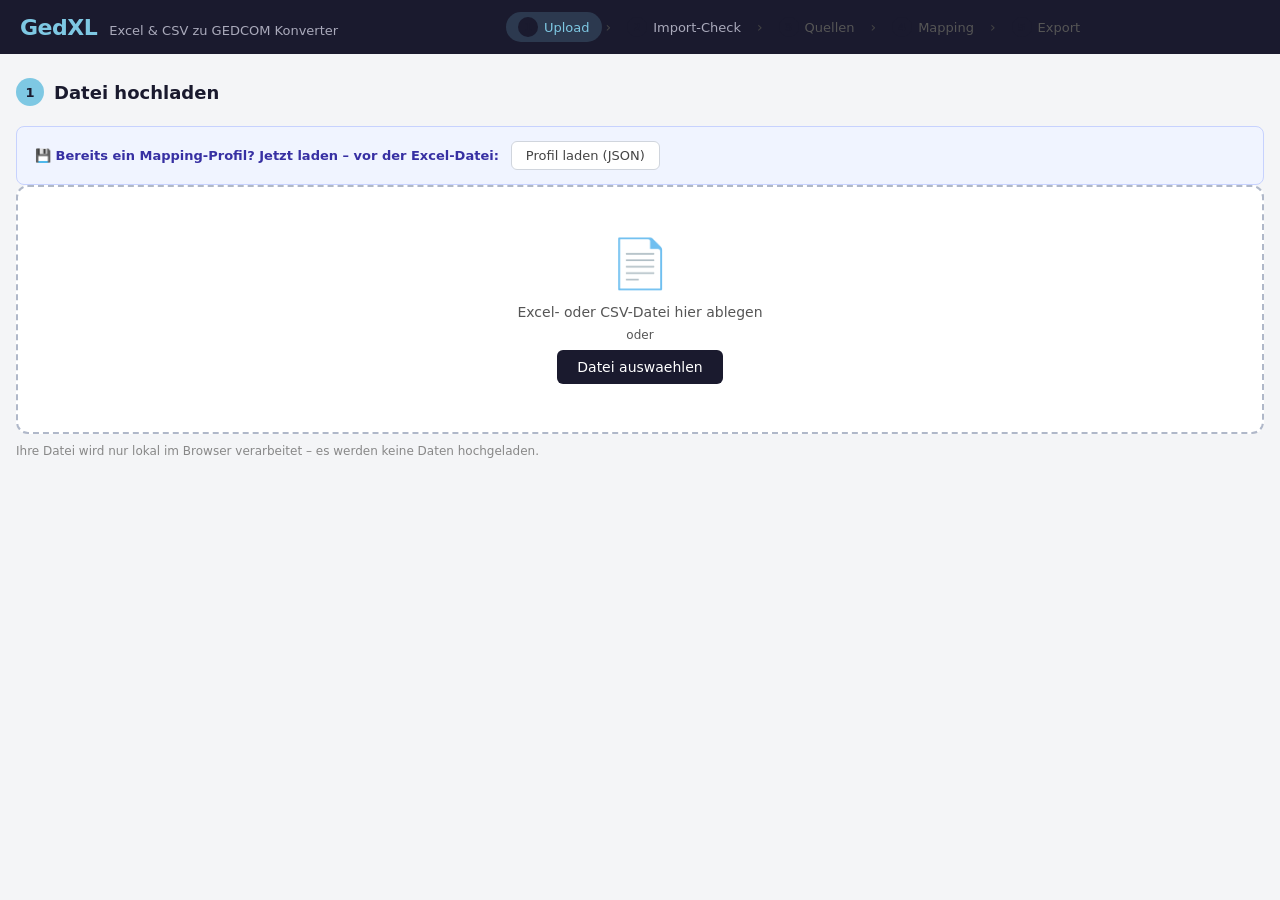
==== index.html @ 9363fd3a "feat: Quelleneinstellungen mit identischem Layout wie Mapping (4 Spalten, Vorschau rechts)" ====
<!DOCTYPE html>
<html lang="de">
<head>
  <meta charset="UTF-8" />
  <meta name="viewport" content="width=device-width, initial-scale=1.0" />
  <title>GedXL - Excel/CSV zu GEDCOM</title>
  <link rel="stylesheet" href="css/style.css" />
</head>
<body>
  <header class="app-header">
    <div class="header-left">
      <span class="logo">GedXL</span>
      <span class="tagline">Excel &amp; CSV zu GEDCOM Konverter</span>
    </div>
    <nav class="step-nav">
      <div class="step-nav-item active" id="nav-1">
        <span class="nav-num">1</span> Upload
      </div>
      <div class="step-nav-sep">&rsaquo;</div>
      <div class="step-nav-item" id="nav-2">
        <span class="nav-num">2</span> Import-Check
      </div>
      <div class="step-nav-sep">&rsaquo;</div>
      <div class="step-nav-item disabled" id="nav-3">
        <span class="nav-num">3</span> Quellen
      </div>
      <div class="step-nav-sep">&rsaquo;</div>
      <div class="step-nav-item disabled" id="nav-4">
        <span class="nav-num">4</span> Mapping
      </div>
      <div class="step-nav-sep">&rsaquo;</div>
      <div class="step-nav-item disabled" id="nav-5">
        <span class="nav-num">5</span> Export
      </div>
    </nav>
    <div class="header-right">
      <button id="btn-back" class="btn-nav" style="display:none">&larr; Zurueck</button>
    </div>
  </header>

  <main class="app-main">

    <!-- STEP 1: Upload -->
    <section id="step-upload" class="step active">
      <h2 class="step-title"><span class="step-num">1</span> Datei hochladen</h2>
      <div class="profile-upload-section">
        <p class="profile-upload-title">&#128190; Bereits ein Mapping-Profil? Jetzt laden &ndash; vor der Excel-Datei:</p>
        <label class="btn-secondary profile-load-label" title="Gespeichertes Profil laden">
          Profil laden (JSON)
          <input type="file" id="profile-load-input-upload" accept=".json" style="display:none" />
        </label>
        <span id="profile-upload-status" class="profile-status"></span>
      </div>
      <div id="drop-zone" class="drop-zone">
        <div class="drop-icon">&#128196;</div>
        <p>Excel- oder CSV-Datei hier ablegen</p>
        <p class="drop-sub">oder</p>
        <label class="btn-primary" for="file-input">Datei auswaehlen</label>
        <input type="file" id="file-input" accept=".xlsx,.xls,.csv" hidden />
      </div>
      <div id="upload-selected" class="upload-selected hidden">
        <span id="upload-selected-name" class="upload-selected-name"></span>
        <button id="btn-upload-next" class="btn-primary">Weiter &#8594;</button>
        <button id="btn-upload-clear" class="btn-secondary btn-small">&#10005; andere Datei</button>
      </div>
      <p class="hint">Ihre Datei wird nur lokal im Browser verarbeitet &ndash; es werden keine Daten hochgeladen.</p>
    </section>

    <!-- STEP 1b: Sheet selection -->
    <section id="step-sheets" class="step hidden">
      <h2 class="step-title"><span class="step-num">1</span> Tabellenblatt auswaehlen</h2>
      <p class="section-desc">Legen Sie fest, welche Blaetter importiert werden sollen. Mehrere Blaetter werden zusammengefuehrt (Spalten muessen uebereinstimmen).</p>
      <div id="sheet-list" class="sheet-list"></div>
      <div class="sheet-actions">
        <button id="btn-sheets-next" class="btn-primary" style="margin-left:auto">Weiter &#8594;</button>
      </div>
    </section>

    <!-- STEP 2: Import-Check -->
    <section id="step-import" class="step hidden">
      <h2 class="step-title"><span class="step-num">2</span> Import-Check <span id="import-sheet-subtitle" class="import-sheet-subtitle"></span></h2>

      <div class="import-layout">

        <!-- Left: row classification table -->
        <div class="import-main">
          <p class="section-desc">Ueberpruefen und korrigieren Sie die Zeilentypen. Zeilen die als <strong>GLOBAL_VAR</strong> markiert sind, stehen spaeter als Platzhalter im Mapping zur Verfuegung.</p>
          <div id="row-table-wrap" class="row-table-wrap">
            <table id="row-table" class="row-table">
              <thead>
                <tr>
                  <th class="col-num">#</th>
                  <th class="col-type">Typ</th>
                  <th class="col-varname">Variablenname(n)</th>
                  <th class="col-preview">Inhalt</th>
                </tr>
              </thead>
              <tbody id="row-table-body"></tbody>
            </table>
          </div>
        </div>

        <!-- Right: summary panels -->
        <div class="import-sidebar">

          <div class="panel" id="panel-globalvars">
            <h3>Globale Variablen</h3>
            <p class="panel-hint">Zeilen mit Typ GLOBAL_VAR erscheinen hier. Jede belegte Spalte erhaelt einen eigenen Platzhalter.</p>
            <div id="globalvars-list" class="globalvars-list">
              <p class="empty-hint">Noch keine globalen Variablen definiert.</p>
            </div>
          </div>

          <div class="panel" id="panel-columns">
            <h3>Spaltenuebersicht</h3>
            <div class="panel-toolbar">
              <label class="checkbox-label">
                <input type="checkbox" id="chk-hide-empty" />
                Leere Spalten (0%) ignorieren
              </label>
            </div>
            <div id="columns-list" class="columns-list">
              <p class="empty-hint">Wird nach Bestaetigung der Header-Zeile angezeigt.</p>
            </div>
          </div>

        </div>
      </div>

      <div class="step-actions">
        <button id="btn-next" class="btn-primary btn-large" disabled>Weiter zur Quellenkonfiguration</button>
        <p class="hint" id="next-hint">Bitte mindestens eine Header-Zeile und Datenzeilen bestaetigen.</p>
      </div>
    </section>

    <!-- STEP 3: Quelleneinstellungen -->
    <section id="step-sources" class="step hidden">
      <div class="mapping-toolbar">
        <h2 class="step-title" style="margin:0"><span class="step-num">3</span> Quelleneinstellungen</h2>
        <div class="mapping-toolbar-right">
          <label class="preview-row-label">Vorschau-Zeile:
            <select id="sources-preview-row-select" class="preview-row-sel"></select>
          </label>
          <button id="btn-sources-next" class="btn-primary">Weiter zum Mapping</button>
        </div>
      </div>

      <div class="mapping-layout sources-layout">
        <!-- Col 1: Extras -->
        <div id="sources-left" class="mapping-left"></div>

        <!-- Col 2: Tabellenspalten -->
        <div id="sources-cols" class="mapping-cols"></div>

        <!-- Col 3: Quellen -->
        <div class="mapping-center">
          <div id="sources-right" class="mapping-right"></div>
          <button id="btn-add-source" class="btn-secondary" style="margin:12px 16px">+ Weitere Quelle hinzufuegen</button>
        </div>

        <!-- Col 4: Vorschau -->
        <div class="mapping-preview-col">
          <div id="sources-preview-card" class="preview-card">
            <div class="preview-title">Vorschau</div>
            <p class="empty-hint">Noch keine Felder befuellt.</p>
          </div>
        </div>
      </div>
    </section>

    <!-- STEP 4: Mapping -->
    <section id="step-mapping" class="step hidden">
      <div class="mapping-toolbar">
        <h2 class="step-title" style="margin:0"><span class="step-num">4</span> Mapping</h2>
        <div class="mapping-toolbar-right">
          <label class="preview-row-label">Vorschau-Zeile:
            <select id="preview-row-select" class="preview-row-sel"></select>
          </label>
          <button id="btn-to-export" class="btn-primary">Weiter zum Export</button>
        </div>
      </div>

      <div class="mapping-layout">
        <!-- Col 1: Extras (vars, static, sources) -->
        <div id="mapping-left" class="mapping-left"></div>

        <!-- Col 2: Tabellenspalten -->
        <div id="mapping-cols" class="mapping-cols"></div>

        <!-- Col 3: Person/Event builder -->
        <div class="mapping-center">
          <div id="mapping-right" class="mapping-right"></div>
          <button id="btn-add-person" class="btn-secondary" style="margin-top:12px">+ Weitere Person hinzufuegen</button>
        </div>

        <!-- Col 4: Preview -->
        <div class="mapping-preview-col">
          <div class="panel">
            <h3>Vorschau</h3>
            <p class="panel-hint">So sieht der ausgewaehlte Datensatz nach dem Mapping aus.</p>
            <div id="preview-card"></div>
          </div>
        </div>
      </div>
    </section>

    <!-- STEP 5: Export -->
    <section id="step-export" class="step hidden">
      <h2 class="step-title"><span class="step-num">5</span> Export</h2>
      <p class="section-desc">GEDCOM-Datei erstellen und herunterladen.</p>
      <div id="step-export-content"></div>
    </section>

  </main>

  <script src="https://cdn.sheetjs.com/xlsx-latest/package/dist/xlsx.full.min.js"></script>
  <script src="js/classifier.js"></script>
  <script src="js/parser.js"></script>
  <script src="js/sources.js"></script>
  <script src="js/ui-utils.js"></script>
  <script src="js/sources-ui.js"></script>
  <script src="js/mapping.js"></script>
  <script src="js/mapping-ui.js"></script>
  <script src="js/profile.js"></script>
  <script src="js/export.js"></script>
  <script src="js/export-ui.js"></script>
  <script src="js/app.js"></script>
</body>
</html>
---- css/style.css ----
/* =============================================
   GedXL — Stylesheet
   ============================================= */

*, *::before, *::after { box-sizing: border-box; margin: 0; padding: 0; }

body {
  font-family: 'Segoe UI', system-ui, sans-serif;
  font-size: 14px;
  background: #f4f5f7;
  color: #1a1a2e;
  min-height: 100vh;
}

/* ---- Header ---- */
.app-header {
  background: #1a1a2e;
  color: #fff;
  padding: 0 20px;
  height: 54px;
  display: flex;
  align-items: center;
  justify-content: space-between;
  gap: 16px;
}
.header-left { display: flex; align-items: baseline; gap: 12px; flex-shrink: 0; }
.logo { font-size: 22px; font-weight: 700; letter-spacing: -0.5px; color: #7ec8e3; }
.tagline { font-size: 13px; color: #aab; }
.header-right { flex-shrink: 0; }

/* ---- Step navigation ---- */
.step-nav {
  display: flex;
  align-items: center;
  gap: 4px;
  flex: 1;
  justify-content: center;
}
.step-nav-item {
  display: flex;
  align-items: center;
  gap: 6px;
  padding: 5px 12px;
  border-radius: 20px;
  font-size: 13px;
  font-weight: 500;
  color: #aab;
  cursor: default;
  transition: background 0.15s;
}
.step-nav-item.active {
  background: rgba(126,200,227,0.18);
  color: #7ec8e3;
}
.step-nav-item.done {
  color: #7ec8e3;
  cursor: pointer;
}
.step-nav-item.done:hover { background: rgba(126,200,227,0.1); }
.step-nav-item.disabled { color: #555; }
.nav-num {
  display: inline-flex;
  align-items: center;
  justify-content: center;
  width: 20px; height: 20px;
  background: currentColor;
  color: #1a1a2e;
  border-radius: 50%;
  font-size: 11px;
  font-weight: 700;
}
.step-nav-sep { color: #444; font-size: 14px; }

/* ---- Back button ---- */
.btn-nav {
  background: transparent;
  border: 1px solid #444;
  color: #aab;
  padding: 5px 14px;
  border-radius: 6px;
  cursor: pointer;
  font-size: 13px;
  transition: border-color 0.15s, color 0.15s;
}
.btn-nav:hover { border-color: #7ec8e3; color: #7ec8e3; }

/* ---- Main ---- */
.app-main { max-width: 100%; margin: 24px 0; padding: 0 16px 80px; }

/* ---- Steps ---- */
.step { display: none; }
.step.active { display: block; }
.step.hidden { display: none; }

.step-title {
  font-size: 18px;
  font-weight: 600;
  margin-bottom: 20px;
  display: flex;
  align-items: center;
  gap: 10px;
}
.step-num {
  display: inline-flex;
  align-items: center;
  justify-content: center;
  width: 28px; height: 28px;
  background: #7ec8e3;
  color: #1a1a2e;
  border-radius: 50%;
  font-size: 13px;
  font-weight: 700;
  flex-shrink: 0;
}

/* ---- Drop Zone ---- */
.drop-zone {
  border: 2px dashed #b0b8c9;
  border-radius: 12px;
  background: #fff;
  padding: 48px 32px;
  text-align: center;
  cursor: pointer;
  transition: border-color 0.2s, background 0.2s;
}
.drop-zone.dragover {
  border-color: #7ec8e3;
  background: #eaf7fb;
}
.drop-icon { font-size: 48px; margin-bottom: 12px; }
.drop-zone p { color: #555; margin-bottom: 8px; }
.drop-sub { font-size: 12px; color: #999; }

/* ---- Buttons ---- */
.btn-primary {
  display: inline-block;
  background: #1a1a2e;
  color: #fff;
  padding: 9px 20px;
  border-radius: 6px;
  border: none;
  cursor: pointer;
  font-size: 14px;
  font-weight: 500;
  text-decoration: none;
  transition: background 0.15s;
}
.btn-primary:hover { background: #2e2e50; }
.btn-primary:disabled { background: #aaa; cursor: not-allowed; }
.btn-large { padding: 12px 32px; font-size: 16px; margin-top: 24px; }

/* ---- Hints ---- */
.hint { font-size: 12px; color: #888; margin-top: 10px; }

/* ---- Sheet list ---- */
.sheet-list { display: flex; flex-wrap: wrap; gap: 12px; margin-top: 8px; }
.sheet-btn {
  background: #fff;
  border: 2px solid #d0d5dd;
  border-radius: 8px;
  padding: 14px 22px;
  cursor: pointer;
  font-size: 14px;
  font-weight: 500;
  transition: border-color 0.15s, background 0.15s;
}
.sheet-btn:hover { border-color: #7ec8e3; background: #eaf7fb; }

/* ---- Import-Check Layout ---- */
.import-layout {
  display: grid;
  grid-template-columns: 1fr 260px;
  gap: 16px;
  align-items: start;
}
@media (max-width: 900px) {
  .import-layout { grid-template-columns: 1fr; }
}

.section-desc { color: #555; margin-bottom: 14px; line-height: 1.5; }

/* ---- Row table ---- */
.row-table-wrap {
  background: #fff;
  border-radius: 10px;
  border: 1px solid #e0e4eb;
  overflow-x: auto;
  max-height: 75vh;
  overflow-y: auto;
}
.row-table {
  width: 100%;
  border-collapse: collapse;
  font-size: 13px;
}
.row-table thead {
  position: sticky;
  top: 0;
  background: #1a1a2e;
  color: #fff;
  z-index: 2;
}
.row-table th {
  padding: 9px 12px;
  text-align: left;
  font-weight: 600;
  white-space: nowrap;
}
.row-table td {
  padding: 6px 12px;
  border-bottom: 1px solid #eef0f4;
  vertical-align: top;
}
.row-table tbody tr:hover { background: #f8f9fc; }

.col-num { width: 44px; }
.col-type { width: 150px; }
.col-varname { width: 140px; }
.col-preview { max-width: 0; }

/* Row type badges */
.type-select {
  border: 1px solid #d0d5dd;
  border-radius: 5px;
  padding: 3px 6px;
  font-size: 12px;
  cursor: pointer;
  font-weight: 600;
  width: 130px;
}
.type-DATA     { background: #e8f5e9; color: #2e7d32; border-color: #a5d6a7; }
.type-HEADER   { background: #e3f2fd; color: #1565c0; border-color: #90caf9; }
.type-SECTION  { background: #fff3e0; color: #e65100; border-color: #ffcc80; }
.type-GLOBAL_VAR { background: #f3e5f5; color: #6a1b9a; border-color: #ce93d8; }
.type-IGNORE   { background: #fafafa; color: #9e9e9e; border-color: #e0e0e0; }

/* Row styling by type */
tr.row-HEADER   td { background: #f0f6ff; }
tr.row-SECTION  td { background: #fff8f0; font-weight: 600; }
tr.row-GLOBAL_VAR td { background: #faf0ff; }
tr.row-IGNORE   td { background: #fafafa; color: #bbb; }

.td-varnames { display: flex; flex-direction: column; gap: 4px; }
.varname-wrap { display: flex; align-items: center; gap: 4px; }
.varname-col-lbl { font-size: 10px; color: #aaa; white-space: nowrap; max-width: 90px; overflow: hidden; text-overflow: ellipsis; font-style: italic; }
.varname-input {
  border: 1px solid #d0d5dd;
  border-radius: 4px;
  padding: 3px 7px;
  font-size: 12px;
  width: 110px;
  font-family: monospace;
}
.varname-input:disabled { background: #f5f5f5; color: #bbb; }

/* Column ignore controls */
.col-item-header { display: flex; align-items: baseline; justify-content: space-between; gap: 4px; margin-bottom: 3px; }
.col-ignore-label { display: flex; align-items: center; gap: 3px; font-size: 10px; color: #aaa; cursor: pointer; white-space: nowrap; flex-shrink: 0; }
.col-ignore-label input { cursor: pointer; }

.cell-preview {
  white-space: nowrap;
  overflow: hidden;
  text-overflow: ellipsis;
  max-width: 900px;
  display: block;
  color: #444;
}
.cell-empty { color: #ccc; font-style: italic; }

/* ---- Sidebar panels ---- */
.import-sidebar { display: flex; flex-direction: column; gap: 16px; }

.panel {
  background: #fff;
  border: 1px solid #e0e4eb;
  border-radius: 10px;
  padding: 16px;
}
.panel h3 { font-size: 14px; font-weight: 600; margin-bottom: 8px; }
.panel-hint { font-size: 12px; color: #888; margin-bottom: 12px; line-height: 1.4; }
.panel-toolbar { margin-bottom: 10px; }
.checkbox-label { display: flex; align-items: center; gap: 6px; font-size: 12px; color: #555; cursor: pointer; }
.checkbox-label input { cursor: pointer; }
.empty-hint { font-size: 12px; color: #bbb; font-style: italic; }

/* Global vars list */
.globalvars-list { display: flex; flex-direction: column; gap: 8px; }
.globalvar-item {
  background: #faf0ff;
  border: 1px solid #ce93d8;
  border-radius: 6px;
  padding: 8px 10px;
  font-size: 12px;
}
.globalvar-name { font-family: monospace; font-weight: 600; color: #6a1b9a; }
.globalvar-value { color: #555; margin-top: 2px; }

/* Columns list */
.columns-list { display: flex; flex-direction: column; gap: 8px; }
.col-item { font-size: 12px; }
.col-item-name { font-weight: 600; color: #333; margin-bottom: 3px; white-space: nowrap; overflow: hidden; text-overflow: ellipsis; }
.fill-bar-wrap { display: flex; align-items: center; gap: 6px; }
.fill-bar {
  flex: 1;
  height: 6px;
  background: #eee;
  border-radius: 3px;
  overflow: hidden;
}
.fill-bar-inner {
  height: 100%;
  background: #7ec8e3;
  border-radius: 3px;
  transition: width 0.3s;
}
.fill-pct { font-size: 11px; color: #888; width: 32px; text-align: right; }
.col-example { color: #aaa; font-size: 11px; margin-top: 2px; white-space: nowrap; overflow: hidden; text-overflow: ellipsis; }

/* ---- Step actions ---- */
.step-actions { margin-top: 24px; }

/* =============================================
   MAPPING STEP
   ============================================= */

.mapping-toolbar {
  display: flex;
  align-items: center;
  justify-content: space-between;
  margin-bottom: 16px;
  gap: 16px;
}
.mapping-toolbar-right { display: flex; align-items: center; gap: 12px; }
.preview-row-label { font-size: 12px; color: #555; display: flex; align-items: center; gap: 6px; }
.preview-row-sel { font-size: 12px; border: 1px solid #d0d5dd; border-radius: 5px; padding: 4px 8px; max-width: 220px; }

.mapping-layout {
  display: grid;
  grid-template-columns: 240px 480px 1fr 240px;
  gap: 14px;
  align-items: start;
}

/* ---- Column palette ---- */
.mapping-left {
  background: #fff;
  border: 1px solid #e0e4eb;
  border-radius: 10px;
  padding: 14px;
  position: sticky;
  top: 16px;
  max-height: calc(100vh - 100px);
  overflow-y: auto;
}
.palette-title { font-size: 13px; font-weight: 600; margin-bottom: 6px; }
.palette-hint { font-size: 11px; color: #aaa; margin-bottom: 10px; line-height: 1.4; }
.palette-section-title { font-size: 10px; font-weight: 700; text-transform: uppercase; color: #aaa; letter-spacing: 0.5px; margin: 10px 0 5px; }

.col-chip {
  background: #eaf7fb;
  border: 1px solid #b3e0ef;
  border-radius: 6px;
  padding: 6px 10px;
  margin-bottom: 5px;
  cursor: grab;
  transition: background 0.15s, box-shadow 0.15s;
  user-select: none;
}
.col-chip:hover { background: #d4f1fa; box-shadow: 0 1px 4px rgba(0,0,0,0.08); }
.col-chip.dragging { opacity: 0.5; }
.var-chip { background: #f3e5f5; border-color: #ce93d8; }
.var-chip:hover { background: #ead5f5; }
.static-chip { background: #fff8e1; border-color: #ffe082; }
.static-chip:hover { background: #fff3cd; }
.chip-name { display: block; font-size: 12px; font-weight: 600; color: #1a1a2e; }
.chip-val { display: block; font-size: 10px; color: #888; white-space: nowrap; overflow: hidden; text-overflow: ellipsis; max-width: 150px; }

/* Chip grid: 2 columns for column chips */
.chip-grid {
  display: grid;
  grid-template-columns: 1fr 1fr;
  gap: 5px;
  margin-bottom: 4px;
}
/* Single-column sections (vars, static, sources) */
.chip-grid-single {
  display: flex;
  flex-direction: column;
  gap: 5px;
  margin-bottom: 4px;
}
/* In 2-col grid chips get no bottom margin (gap handles it) */
.chip-grid .col-chip { margin-bottom: 0; }

/* ---- Mapping center ---- */
.mapping-center {
  min-width: 0;
  max-height: calc(100vh - 120px);
  overflow-y: auto;
  padding-right: 4px;
}
.mapping-right { display: flex; flex-direction: column; gap: 14px; }

/* ---- Person card ---- */
.person-card {
  background: #fff;
  border: 2px solid #e0e4eb;
  border-radius: 10px;
  overflow: hidden;
  transition: border-color 0.15s;
}
.person-card.active { border-color: #7ec8e3; }
.person-card-header {
  display: flex;
  align-items: center;
  gap: 8px;
  padding: 10px 14px;
  background: #f8f9fc;
  border-bottom: 1px solid #e8eaf0;
}
.person-icon { font-size: 18px; }
.person-label-input {
  flex: 1;
  border: none;
  background: transparent;
  font-size: 15px;
  font-weight: 600;
  color: #1a1a2e;
  outline: none;
}
.person-label-input:focus { background: #eef2ff; border-radius: 4px; padding: 2px 6px; }

.btn-icon {
  background: none;
  border: none;
  cursor: pointer;
  color: #aaa;
  font-size: 14px;
  padding: 2px 6px;
  border-radius: 4px;
  line-height: 1;
}
.btn-icon:hover { color: #e53935; background: #fff0f0; }

/* ---- Fields section ---- */
.fields-section { padding: 10px 14px; border-bottom: 1px solid #f0f2f6; }
.fields-section:last-child { border-bottom: none; }
.fields-section-title { font-size: 11px; font-weight: 700; text-transform: uppercase; color: #aaa; letter-spacing: 0.5px; margin-bottom: 8px; }

/* ---- Field row ---- */
.field-row {
  display: grid;
  grid-template-columns: 130px 1fr 120px 24px;
  align-items: center;
  gap: 8px;
  margin-bottom: 6px;
}
.field-label { font-size: 12px; color: #555; font-weight: 500; }
.field-drop-zone {
  min-height: 32px;
  border: 1.5px dashed #d0d5dd;
  border-radius: 6px;
  padding: 4px 8px;
  display: flex;
  flex-wrap: wrap;
  gap: 4px;
  align-items: center;
  transition: border-color 0.15s, background 0.15s;
  cursor: default;
}
.field-drop-zone.empty { border-style: dashed; }
.field-drop-zone.drag-over { border-color: #7ec8e3; background: #eaf7fb; }
.drop-hint { font-size: 11px; color: #ccc; font-style: italic; pointer-events: none; }
.field-preview-val {
  font-size: 11px;
  color: #7ec8e3;
  font-family: monospace;
  white-space: nowrap;
  overflow: hidden;
  text-overflow: ellipsis;
}
.field-remove { font-size: 12px; }

/* Source chips inside drop zones */
.source-chip {
  display: inline-flex;
  align-items: center;
  gap: 4px;
  background: #eaf7fb;
  border: 1px solid #b3e0ef;
  border-radius: 4px;
  padding: 2px 8px 2px 6px;
  font-size: 11px;
  font-weight: 500;
  color: #1a1a2e;
  white-space: nowrap;
}
.source-static { background: #fff8e1; border-color: #ffe082; }
.source-var { background: #f3e5f5; border-color: #ce93d8; }
.chip-remove {
  background: none; border: none; cursor: pointer;
  color: #aaa; font-size: 13px; line-height: 1; padding: 0 0 0 2px;
}
.chip-remove:hover { color: #e53935; }

/* ---- Event block ---- */
.event-block {
  background: #f8f9fc;
  border: 1px solid #e0e4eb;
  border-radius: 8px;
  padding: 8px 12px;
  margin-bottom: 8px;
}
.event-header {
  display: flex;
  align-items: center;
  gap: 8px;
  margin-bottom: 8px;
}
.event-tag {
  background: #1a1a2e;
  color: #7ec8e3;
  font-size: 10px;
  font-weight: 700;
  padding: 2px 7px;
  border-radius: 4px;
  font-family: monospace;
  letter-spacing: 0.5px;
}
.event-label { font-size: 13px; font-weight: 600; flex: 1; }
.event-type-row { margin-bottom: 8px; font-size: 12px; }
.event-type-input {
  border: 1px solid #d0d5dd;
  border-radius: 4px;
  padding: 3px 8px;
  font-size: 12px;
  margin-left: 4px;
  width: 200px;
}

/* ---- Add button dropdown ---- */
.add-btn-wrap { position: relative; display: inline-block; margin-top: 6px; }
.btn-secondary {
  background: #fff;
  border: 1.5px solid #d0d5dd;
  border-radius: 6px;
  padding: 6px 14px;
  font-size: 13px;
  cursor: pointer;
  color: #444;
  transition: border-color 0.15s;
}
.btn-secondary:hover { border-color: #7ec8e3; color: #1a1a2e; }
.btn-small { padding: 4px 10px; font-size: 12px; }
.add-dropdown-portal {
  position: fixed;
  background: #fff;
  border: 1px solid #e0e4eb;
  border-radius: 8px;
  box-shadow: 0 6px 24px rgba(0,0,0,0.15);
  min-width: 240px;
  max-height: 280px;
  overflow-y: auto;
  z-index: 9999;
}
.add-dropdown.hidden { display: none; }
.add-dropdown-item {
  padding: 9px 14px;
  font-size: 13px;
  cursor: pointer;
  border-bottom: 1px solid #f0f2f6;
}
.add-dropdown-item:last-child { border-bottom: none; }
.add-dropdown-item:hover { background: #eaf7fb; }

/* ---- Relatives ---- */
.rel-list { display: flex; flex-direction: column; gap: 6px; margin-bottom: 8px; }
.rel-item { display: flex; align-items: center; gap: 6px; }
.rel-role-sel { font-size: 12px; border: 1px solid #d0d5dd; border-radius: 5px; padding: 3px 6px; }
.rel-name-input { flex: 1; border: 1px solid #d0d5dd; border-radius: 5px; padding: 4px 8px; font-size: 12px; }

/* ---- Preview column ---- */
.mapping-preview-col { position: sticky; top: 16px; }
.preview-person { margin-bottom: 14px; }
.preview-person-title { font-size: 14px; font-weight: 600; margin-bottom: 6px; color: #1a1a2e; }
.preview-row { display: flex; gap: 8px; font-size: 12px; margin-bottom: 3px; }
.preview-key { color: #aaa; min-width: 110px; flex-shrink: 0; }
.preview-val { color: #1a1a2e; font-weight: 500; }
.preview-event { margin: 8px 0; padding: 8px 10px; background: #f8f9fc; border-radius: 6px; border-left: 3px solid #7ec8e3; }
.preview-event-title { font-size: 12px; font-weight: 600; margin-bottom: 5px; color: #555; }

/* ---- Source Settings Block ---- */
.source-settings-block {
  background: #fff;
  border: 2px solid #ffe082;
  border-radius: 10px;
  padding: 14px 16px;
  margin-bottom: 14px;
}
.source-block-title { font-size: 14px; font-weight: 700; margin-bottom: 12px; }
.source-mode-wrap { display: flex; flex-direction: column; gap: 6px; margin-bottom: 14px; }
.source-mode-option { display: flex; align-items: center; gap: 8px; font-size: 13px; cursor: pointer; }
.source-detail { border-top: 1px solid #f0e8c8; padding-top: 12px; }
.source-field-row { margin-bottom: 10px; }
.source-field-row label { display: flex; flex-direction: column; gap: 4px; font-size: 12px; color: #555; font-weight: 500; }
.source-input { border: 1px solid #d0d5dd; border-radius: 5px; padding: 5px 9px; font-size: 13px; width: 100%; }
.source-col-sel { width: auto; }
.source-hint { font-size: 11px; color: #aaa; font-style: italic; margin-top: 6px; }

/* ---- Relatives ---- */
.rel-hint { font-size: 12px; color: #aaa; font-style: italic; margin: 4px 0 8px; }
.rel-list { display: flex; flex-direction: column; gap: 8px; margin-bottom: 8px; }
.rel-item { display: flex; align-items: center; gap: 6px; flex-wrap: wrap; }
.rel-desc { font-size: 12px; color: #888; white-space: nowrap; }
.rel-role-sel, .rel-person-sel { font-size: 12px; border: 1px solid #d0d5dd; border-radius: 5px; padding: 4px 6px; }
.rel-person-sel { font-weight: 600; color: #1a1a2e; }

/* =============================================
   SOURCES STEP
   ============================================= */

.sources-container { display: flex; flex-direction: column; gap: 20px; margin-top: 16px; }

.source-card {
  background: #fff;
  border: 2px solid #e0e4eb;
  border-radius: 12px;
  overflow: hidden;
}

.source-card-header {
  display: flex;
  align-items: center;
  gap: 10px;
  padding: 12px 16px;
  background: #1a1a2e;
  color: #fff;
}
.source-card-num {
  display: inline-flex;
  align-items: center;
  justify-content: center;
  width: 24px; height: 24px;
  background: #7ec8e3;
  color: #1a1a2e;
  border-radius: 50%;
  font-size: 12px;
  font-weight: 700;
  flex-shrink: 0;
}
.source-name-input {
  flex: 1;
  background: transparent;
  border: none;
  color: #fff;
  font-size: 15px;
  font-weight: 600;
  outline: none;
}
.source-name-input::placeholder { color: #778; }
.source-name-input:focus { background: rgba(255,255,255,0.1); border-radius: 4px; padding: 2px 6px; }
.btn-remove-source { color: #aaa; }
.btn-remove-source:hover { color: #ef9a9a; background: rgba(255,255,255,0.1); }

/* Sections */
.source-section {
  padding: 14px 16px;
  border-bottom: 1px solid #f0f2f6;
}
.source-section:last-child { border-bottom: none; }
.source-section-title {
  font-size: 12px;
  font-weight: 700;
  text-transform: uppercase;
  letter-spacing: 0.5px;
  color: #666;
  margin-bottom: 12px;
  display: flex;
  align-items: center;
  gap: 8px;
}
.source-section-hint {
  font-size: 11px;
  font-weight: 400;
  text-transform: none;
  letter-spacing: 0;
  color: #aaa;
}

/* Field rows */
.source-field-row-ui {
  display: grid;
  grid-template-columns: 200px 200px 1fr;
  align-items: center;
  gap: 10px;
  margin-bottom: 8px;
  padding-bottom: 8px;
  border-bottom: 1px solid #f8f9fc;
}
.source-field-row-ui:last-child { border-bottom: none; margin-bottom: 0; }
.source-field-label { font-size: 13px; color: #333; font-weight: 500; }
.source-field-tag {
  font-family: monospace;
  font-size: 10px;
  background: #f0f2f6;
  color: #666;
  padding: 1px 5px;
  border-radius: 3px;
  margin-left: 4px;
}

/* Toggle buttons */
.source-type-toggle { display: flex; gap: 4px; }
.toggle-btn {
  background: #f4f5f7;
  border: 1px solid #d0d5dd;
  border-radius: 5px;
  padding: 4px 10px;
  font-size: 11px;
  cursor: pointer;
  color: #666;
  transition: all 0.15s;
}
.toggle-btn.active { background: #1a1a2e; color: #7ec8e3; border-color: #1a1a2e; }
.toggle-btn:hover:not(.active) { border-color: #7ec8e3; }

/* Value inputs */
.source-value-wrap { display: flex; align-items: center; gap: 8px; }
.source-val-input {
  width: 100%;
  border: 1px solid #d0d5dd;
  border-radius: 5px;
  padding: 5px 9px;
  font-size: 13px;
}
.source-val-input:focus { outline: none; border-color: #7ec8e3; }
.source-col-sel { width: auto; min-width: 160px; }
.source-col-example { font-size: 11px; color: #aaa; white-space: nowrap; font-style: italic; }

/* Attach section */
.source-attach-section { background: #fafbfc; }
.source-attach-options { display: flex; flex-wrap: wrap; gap: 16px; margin-bottom: 8px; }
.attach-option {
  display: flex;
  align-items: center;
  gap: 6px;
  font-size: 13px;
  cursor: pointer;
}
.attach-manual { color: #aaa; }
.attach-hint { font-size: 11px; color: #bbb; margin-left: 4px; }
.source-attach-note { font-size: 12px; color: #e65100; min-height: 18px; }

/* Preview section */
.source-preview-section { background: #f8f9fc; }
.source-preview-wrap { font-family: monospace; font-size: 12px; }
.src-preview-block {
  background: #fff;
  border: 1px solid #e0e4eb;
  border-radius: 6px;
  padding: 8px 12px;
  margin-bottom: 8px;
}
.src-preview-citation { border-color: #7ec8e3; background: #eaf7fb; }
.src-preview-block-title { font-weight: 700; color: #444; margin-bottom: 6px; font-size: 12px; }
.src-preview-subtitle { font-weight: 400; color: #aaa; font-size: 11px; }
.src-preview-line { margin-bottom: 3px; }
.src-tag { color: #1565c0; margin-right: 8px; }
.src-val { color: #1a1a2e; }

/* ---- Source mode tiles ---- */
.source-mode-section { background: #f8f9fc; }
.source-mode-grid {
  display: grid;
  grid-template-columns: repeat(2, 1fr);
  gap: 8px;
}
.source-mode-tile {
  border: 2px solid #e0e4eb;
  border-radius: 8px;
  padding: 10px 12px;
  cursor: pointer;
  transition: border-color 0.15s, background 0.15s;
  display: flex;
  flex-direction: column;
  gap: 3px;
}
.source-mode-tile:hover { border-color: #7ec8e3; background: #eaf7fb; }
.source-mode-tile.active { border-color: #1a1a2e; background: #eaf7fb; }
.mode-tile-label { font-size: 13px; font-weight: 600; color: #1a1a2e; }
.mode-tile-desc { font-size: 11px; color: #888; line-height: 1.4; }
.source-mode-tile.active .mode-tile-label { color: #1a1a2e; }

/* ---- Source field remove + fixed toggle ---- */
.source-field-remove { font-size: 11px; flex-shrink: 0; }
.source-field-row-ui { grid-template-columns: 200px 200px 1fr 20px; }
.toggle-fixed { font-size: 11px; color: #888; font-style: italic; }
.source-attach-note { margin-top: 6px; }

/* ---- Event citations ---- */
.event-citations-block {
  margin-top: 8px;
  border-top: 1px dashed #e0e4eb;
  padding-top: 8px;
}
.event-citations-title {
  font-size: 11px; font-weight: 700; text-transform: uppercase;
  letter-spacing: 0.5px; color: #aaa; margin-bottom: 6px;
}
.event-drop-source-hint {
  font-size: 11px; color: #ccc; font-style: italic;
  border: 1px dashed #e0e4eb; border-radius: 5px;
  padding: 6px 10px; text-align: center;
}
.drag-over-event { background: #eaf7fb !important; outline: 2px dashed #7ec8e3; }
.citation-row {
  border-radius: 6px; padding: 6px 10px; margin-bottom: 5px; font-size: 12px;
}
.citation-auto { background: #e8f5e9; border: 1px solid #a5d6a7; }
.citation-manual { background: #fff3e0; border: 1px solid #ffcc80; }
.cit-header { display: flex; align-items: center; gap: 6px; margin-bottom: 4px; }
.cit-badge {
  font-size: 9px; font-weight: 700; padding: 1px 5px;
  border-radius: 3px; text-transform: uppercase; letter-spacing: 0.3px;
}
.cit-auto { background: #2e7d32; color: #fff; }
.cit-manual { background: #e65100; color: #fff; }
.cit-name { font-weight: 600; flex: 1; }
.cit-fields { display: flex; flex-wrap: wrap; gap: 8px; }
.cit-field-row { display: flex; gap: 4px; font-size: 11px; }
.cit-field-tag { font-family: monospace; color: #1565c0; }
.cit-field-val { color: #555; }
.src-chip { background: #e8f5e9; border-color: #a5d6a7; }
.src-chip:hover { background: #c8e6c9; }

/* ---- Column chip: already mapped ---- */
.col-chip-used {
  background: #e8f5e9;
  border-color: #81c784;
  opacity: 0.75;
}
.col-chip-used .chip-name { color: #2e7d32; }
.chip-used-dot {
  margin-left: auto;
  font-size: 11px;
  color: #2e7d32;
  font-weight: 700;
  flex-shrink: 0;
}

/* ---- Mapping: 4-column layout ---- */
.mapping-cols {
  background: #fff;
  border: 1px solid #e0e4eb;
  border-radius: 10px;
  padding: 14px;
  position: sticky;
  top: 16px;
  max-height: calc(100vh - 100px);
  overflow-y: auto;
}
.mapping-cols .palette-title { font-size: 13px; font-weight: 600; margin-bottom: 6px; }
.mapping-cols .palette-hint  { font-size: 11px; color: #aaa; margin-bottom: 10px; line-height: 1.4; }
.mapping-cols .palette-section-title { font-size: 10px; font-weight: 700; text-transform: uppercase; color: #aaa; letter-spacing: 0.5px; margin: 10px 0 5px; }
/* 2-col chip grid inside mapping-cols */
.mapping-cols .chip-grid { grid-template-columns: 1fr 1fr; }

/* ---- Implied (reverse) relationships ---- */
.implied-rels-section { background: #f8f9fa; }
.implied-hint-badge {
  font-size: 9px; background: #aaa; color: #fff;
  border-radius: 3px; padding: 1px 5px; font-weight: 700;
  text-transform: uppercase; letter-spacing: 0.3px; margin-left: 6px;
}
.implied-rel-item {
  font-size: 12px; color: #666; font-style: italic;
  padding: 3px 0;
}
.implied-rel-note {
  font-size: 10px; color: #aaa; margin-top: 6px; line-height: 1.4;
}

/* ---- FAM / ASSO badges ---- */
.rel-badge {
  font-size: 9px; font-weight: 700; padding: 1px 5px;
  border-radius: 3px; text-transform: uppercase; letter-spacing: 0.3px; flex-shrink: 0;
}
.rel-fam  { background: #1565c0; color: #fff; }
.rel-asso { background: #6a1b9a; color: #fff; }
.rel-role-input {
  border: 1px solid #dde1ea; border-radius: 5px; padding: 3px 7px;
  font-size: 12px; width: 130px;
}
.rel-toggle-btn { font-size: 10px; color: #888; padding: 2px 5px; }
.rel-add-btns { display: flex; gap: 8px; margin-top: 6px; }

/* ---- Export Step ---- */
.export-warnings { margin-bottom: 20px; }
.export-warning-item { display: flex; align-items: flex-start; gap: 8px; padding: 8px 12px; border-radius: 6px; margin-bottom: 6px; font-size: 13px; }
.export-warning-error { background: #fdecea; border: 1px solid #f5c6cb; color: #721c24; }
.export-warning-warn  { background: #fff3cd; border: 1px solid #ffc107; color: #856404; }
.export-warning-info  { background: #e8f4fd; border: 1px solid #bee5eb; color: #0c5460; }
.warn-icon { font-size: 15px; flex-shrink: 0; }

.export-stats { display: flex; gap: 16px; margin-bottom: 24px; flex-wrap: wrap; }
.stat-item { background: #f8f9fa; border: 1px solid #e0e4eb; border-radius: 8px; padding: 16px 20px; text-align: center; min-width: 100px; }
.stat-num { display: block; font-size: 28px; font-weight: 700; color: #1a1a2e; }
.stat-label { display: block; font-size: 11px; color: #888; margin-top: 2px; }

.export-filename-row { margin-bottom: 16px; }
.export-filename-label { font-size: 13px; font-weight: 600; display: flex; align-items: center; gap: 10px; }
.export-filename-input { border: 1px solid #dde1ea; border-radius: 6px; padding: 6px 12px; font-size: 13px; width: 260px; }

.export-btn-row { margin-bottom: 24px; }
.export-preview {
  background: #1a1a2e; color: #a8d8ea; font-family: 'Courier New', monospace;
  font-size: 11px; line-height: 1.5; padding: 16px; border-radius: 8px;
  max-height: 500px; overflow-y: auto; white-space: pre; tab-size: 2;
}

/* ---- Export HEAD editor ---- */
.export-head-section { background: #f8f9fa; border: 1px solid #e0e4eb; border-radius: 10px; padding: 20px; margin-bottom: 20px; }
.export-section-title { font-size: 14px; font-weight: 700; color: #1a1a2e; margin: 0 0 14px 0; }
.export-head-grid { display: flex; flex-direction: column; gap: 10px; margin-bottom: 14px; }
.export-head-row { display: flex; align-items: center; gap: 12px; }
.export-head-label { font-size: 12px; font-weight: 600; color: #555; width: 260px; flex-shrink: 0; }
.export-head-input, .export-head-select {
  flex: 1; border: 1px solid #dde1ea; border-radius: 6px;
  padding: 6px 10px; font-size: 12px;
}
.export-head-preview-title { font-size: 11px; font-weight: 700; color: #888; margin-bottom: 6px; text-transform: uppercase; letter-spacing: 0.5px; }
.export-head-preview {
  background: #1a1a2e; color: #a8d8ea; font-family: 'Courier New', monospace;
  font-size: 11px; line-height: 1.6; padding: 12px; border-radius: 6px;
  white-space: pre; margin: 0;
}

/* ---- Profile bar ---- */
.profile-bar {
  display: flex; align-items: center; gap: 10px;
  background: #f0f4ff; border: 1px solid #c7d2fe;
  border-radius: 8px; padding: 8px 14px; margin-bottom: 12px;
  flex-wrap: wrap;
}
.profile-bar-label { font-size: 12px; font-weight: 700; color: #3730a3; }
.profile-load-label { cursor: pointer; }
.profile-status { font-size: 12px; margin-left: 4px; }
.profile-status-ok    { color: #166534; }
.profile-status-error { color: #991b1b; }

/* ---- Profil-Upload im Upload-Schritt ---- */
.profile-upload-section {
  margin-top: 20px; padding: 14px 18px;
  background: #f0f4ff; border: 1px solid #c7d2fe; border-radius: 8px;
  display: flex; align-items: center; gap: 12px; flex-wrap: wrap;
}
.profile-upload-title {
  font-size: 13px; font-weight: 600; color: #3730a3; margin: 0;
}

/* ---- Upload selected state ---- */
.upload-selected {
  display: flex; align-items: center; gap: 12px; flex-wrap: wrap;
  margin-top: 16px; padding: 12px 16px;
  background: #f0fdf4; border: 1px solid #86efac; border-radius: 8px;
}
.upload-selected.hidden { display: none; }
.upload-selected-name { font-size: 14px; font-weight: 600; color: #166534; flex: 1; }

/* ---- Sheet selection (multi) ---- */
.sheet-list { display: flex; flex-direction: column; gap: 6px; margin-bottom: 16px; }
.sheet-checkbox-label {
  display: flex; align-items: center; gap: 10px;
  padding: 8px 14px; border-radius: 6px; cursor: pointer;
  background: #f8f9fa; border: 1px solid #e0e4eb; font-size: 13px;
  transition: background 0.15s;
}
.sheet-checkbox-label:hover { background: #eef2ff; border-color: #a5b4fc; }
.sheet-checkbox { width: 16px; height: 16px; cursor: pointer; accent-color: #4f46e5; }
.sheet-actions {
  display: flex; align-items: center; gap: 8px; margin-top: 4px;
}

/* ---- Sheet role selection ---- */
.sheet-role-row {
  display: flex; align-items: center; gap: 12px;
  padding: 8px 14px; border-radius: 6px;
  background: #f8f9fa; border: 1px solid #e0e4eb; margin-bottom: 6px;
}
.sheet-role-name { font-size: 13px; font-weight: 600; width: 160px; flex-shrink: 0; }
.sheet-role-sel {
  border: 1px solid #dde1ea; border-radius: 6px; padding: 5px 10px;
  font-size: 12px; flex-shrink: 0;
}
.sheet-role-sel option[value="data"]   { color: #166534; }
.sheet-role-sel option[value="source"] { color: #1e40af; }
.sheet-role-sel option[value="ignore"] { color: #6b7280; }
.sheet-role-preview {
  font-size: 11px; color: #9ca3af; font-style: italic; overflow: hidden;
  text-overflow: ellipsis; white-space: nowrap; flex: 1;
}

/* ---- Import-Check Blatt-Untertitel ---- */
.import-sheet-subtitle {
  font-size: 13px; font-weight: 400; color: #6366f1;
  margin-left: 10px; font-style: italic;
}

/* ---- Globale Variablen Remove-Button ---- */
.globalvar-item { display: flex; align-items: center; gap: 8px; }
.globalvar-remove {
  margin-left: auto; background: none; border: none; cursor: pointer;
  color: #aaa; font-size: 13px; padding: 2px 4px; border-radius: 3px;
  flex-shrink: 0;
}
.globalvar-remove:hover { color: #dc2626; background: #fee2e2; }

/* ---- Quellen-Palette ---- */
.source-palette {
  background: #f8f9fa; border: 1px solid #e0e4eb; border-radius: 8px;
  padding: 12px 16px; margin-bottom: 16px;
  display: flex; flex-wrap: wrap; gap: 16px; align-items: flex-start;
}
.source-chip-field-row {
  display: grid; grid-template-columns: 200px 1fr 120px 28px;
  align-items: center; gap: 8px; padding: 4px 0;
}
.source-chip-field-label { font-size: 12px; font-weight: 600; }
.source-fields-hint { font-size: 10px; color: #aaa; font-weight: 400; margin-left: 6px; }
.source-existing-row { padding: 8px 0; }
.source-existing-input { border: 1px solid #dde1ea; border-radius: 6px; padding: 5px 10px; font-size: 12px; width: 200px; }
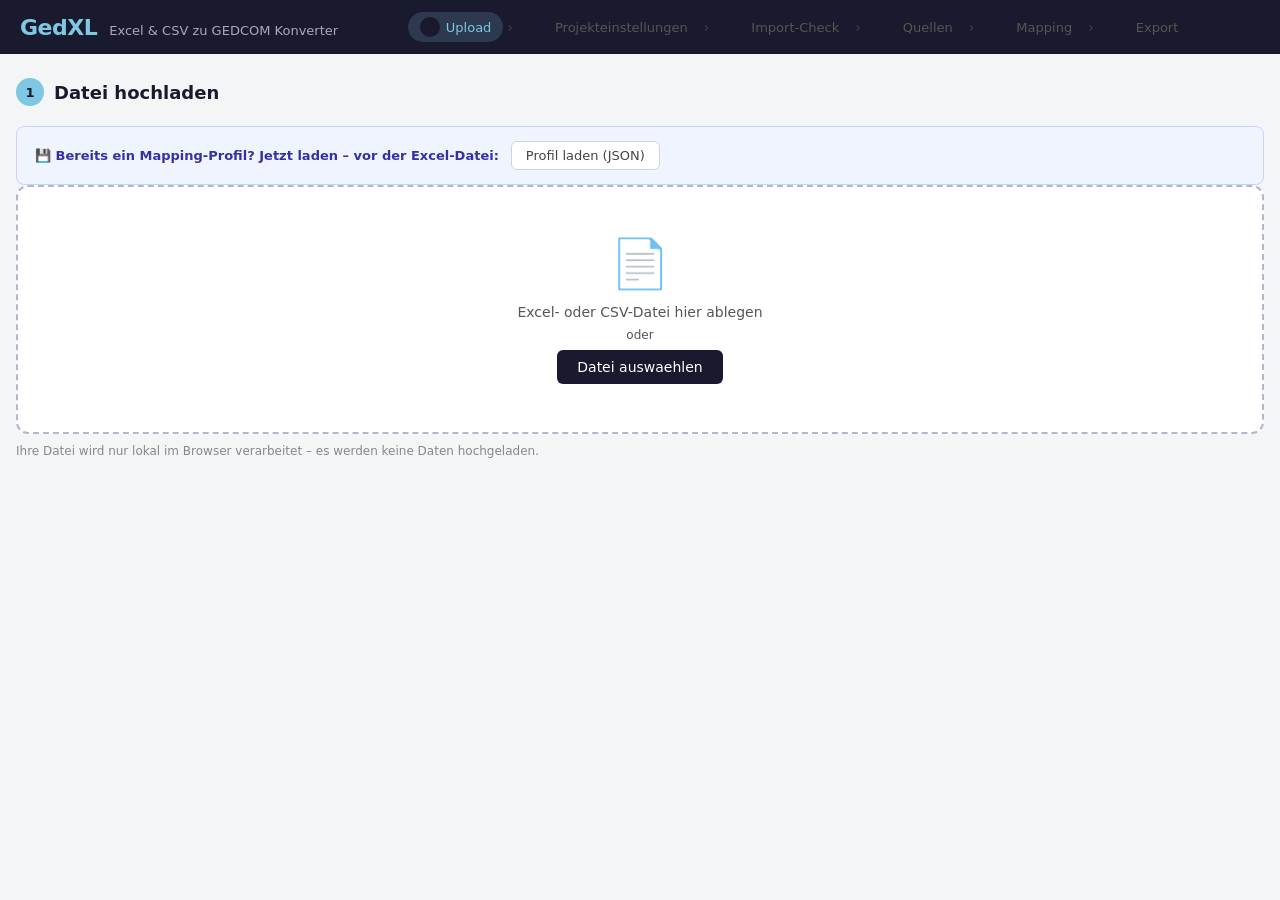
==== commit 2e28a386: "feat: Schritt 2 Projekteinstellungen (GEDCOM 5.5.1/7.0, Sprache, Metadaten), Export-Schritt verschla" ====
--- a/index.html
+++ b/index.html
@@ -17,20 +17,24 @@
         <span class="nav-num">1</span> Upload
       </div>
       <div class="step-nav-sep">&rsaquo;</div>
-      <div class="step-nav-item" id="nav-2">
-        <span class="nav-num">2</span> Import-Check
+      <div class="step-nav-item disabled" id="nav-2">
+        <span class="nav-num">2</span> Projekteinstellungen
       </div>
       <div class="step-nav-sep">&rsaquo;</div>
       <div class="step-nav-item disabled" id="nav-3">
-        <span class="nav-num">3</span> Quellen
+        <span class="nav-num">3</span> Import-Check
       </div>
       <div class="step-nav-sep">&rsaquo;</div>
       <div class="step-nav-item disabled" id="nav-4">
-        <span class="nav-num">4</span> Mapping
+        <span class="nav-num">4</span> Quellen
       </div>
       <div class="step-nav-sep">&rsaquo;</div>
       <div class="step-nav-item disabled" id="nav-5">
-        <span class="nav-num">5</span> Export
+        <span class="nav-num">5</span> Mapping
+      </div>
+      <div class="step-nav-sep">&rsaquo;</div>
+      <div class="step-nav-item disabled" id="nav-6">
+        <span class="nav-num">6</span> Export
       </div>
     </nav>
     <div class="header-right">
@@ -69,20 +73,115 @@
     <!-- STEP 1b: Sheet selection -->
     <section id="step-sheets" class="step hidden">
       <h2 class="step-title"><span class="step-num">1</span> Tabellenblatt auswaehlen</h2>
-      <p class="section-desc">Legen Sie fest, welche Blaetter importiert werden sollen. Mehrere Blaetter werden zusammengefuehrt (Spalten muessen uebereinstimmen).</p>
+      <p class="section-desc">Legen Sie fest, welche Blaetter importiert werden sollen.</p>
       <div id="sheet-list" class="sheet-list"></div>
       <div class="sheet-actions">
         <button id="btn-sheets-next" class="btn-primary" style="margin-left:auto">Weiter &#8594;</button>
       </div>
     </section>
 
-    <!-- STEP 2: Import-Check -->
+    <!-- STEP 2: Projekteinstellungen -->
+    <section id="step-project" class="step hidden">
+      <h2 class="step-title"><span class="step-num">2</span> Projekteinstellungen</h2>
+      <p class="section-desc">
+        Legen Sie hier die Grundeinstellungen fuer Ihre GEDCOM-Ausgabe fest.
+        Diese Angaben koennen im Profil gespeichert und beim naechsten Mal automatisch geladen werden.
+      </p>
+
+      <div class="project-settings-layout">
+
+        <!-- Linke Spalte: GEDCOM-Einstellungen -->
+        <div class="project-col">
+          <div class="settings-card">
+            <h3 class="settings-card-title">&#128196; GEDCOM-Version &amp; Format</h3>
+
+            <div class="settings-row">
+              <label class="settings-label" for="proj-gedcom-ver">GEDCOM-Version</label>
+              <div class="settings-control">
+                <select id="proj-gedcom-ver" class="settings-select">
+                  <option value="5.5.1" selected>5.5.1 &ndash; Standard (breite Kompatibilitaet)</option>
+                  <option value="7.0">7.0 &ndash; Modern (FamilySearch, gramps 6+)</option>
+                </select>
+                <p id="proj-gedcom-hint" class="settings-hint"></p>
+              </div>
+            </div>
+
+            <div class="settings-row" id="proj-char-row">
+              <label class="settings-label" for="proj-char">Zeichensatz (CHAR)</label>
+              <div class="settings-control">
+                <select id="proj-char" class="settings-select">
+                  <option value="UTF-8" selected>UTF-8 (empfohlen)</option>
+                  <option value="ANSEL">ANSEL (legacy)</option>
+                  <option value="ASCII">ASCII</option>
+                </select>
+              </div>
+            </div>
+
+            <div class="settings-row">
+              <label class="settings-label" for="proj-lang">Sprache (LANG)</label>
+              <div class="settings-control">
+                <select id="proj-lang" class="settings-select">
+                  <option value="German" selected>Deutsch (German)</option>
+                  <option value="English">Englisch (English)</option>
+                  <option value="French">Franzoesisch (French)</option>
+                  <option value="Polish">Polnisch (Polish)</option>
+                  <option value="Czech">Tschechisch (Czech)</option>
+                  <option value="Latin">Latein (Latin)</option>
+                </select>
+              </div>
+            </div>
+
+          </div>
+        </div>
+
+        <!-- Rechte Spalte: Datei-Metadaten -->
+        <div class="project-col">
+          <div class="settings-card">
+            <h3 class="settings-card-title">&#128221; Datei-Metadaten</h3>
+
+            <div class="settings-row">
+              <label class="settings-label" for="proj-file-desc">Dateibeschreibung (FILE)</label>
+              <input id="proj-file-desc" class="settings-input" placeholder="z.B. Schuelerliste Bautzen 1700-1750" />
+            </div>
+
+            <div class="settings-row">
+              <label class="settings-label" for="proj-submitter">Bearbeiter (SUBM)</label>
+              <input id="proj-submitter" class="settings-input" placeholder="z.B. Max Mustermann" />
+            </div>
+
+            <div class="settings-row">
+              <label class="settings-label" for="proj-note">Notiz zur Datei (NOTE)</label>
+              <textarea id="proj-note" class="settings-textarea" rows="3" placeholder="Optionale Anmerkung zur Datei oder Quelle"></textarea>
+            </div>
+
+            <div class="settings-row">
+              <label class="settings-label" for="proj-filename">Ausgabedateiname</label>
+              <input id="proj-filename" class="settings-input" placeholder="export.ged" />
+            </div>
+
+          </div>
+        </div>
+
+        <!-- Vorschau-Spalte -->
+        <div class="project-col project-col-preview">
+          <div class="settings-card">
+            <h3 class="settings-card-title">&#128269; Header-Vorschau</h3>
+            <pre id="proj-head-preview" class="export-head-preview"></pre>
+          </div>
+        </div>
+
+      </div>
+
+      <div class="step-actions">
+        <button id="btn-project-next" class="btn-primary btn-large">Weiter zum Import-Check &#8594;</button>
+      </div>
+    </section>
+
+    <!-- STEP 3: Import-Check -->
     <section id="step-import" class="step hidden">
-      <h2 class="step-title"><span class="step-num">2</span> Import-Check <span id="import-sheet-subtitle" class="import-sheet-subtitle"></span></h2>
+      <h2 class="step-title"><span class="step-num">3</span> Import-Check <span id="import-sheet-subtitle" class="import-sheet-subtitle"></span></h2>
 
       <div class="import-layout">
-
-        <!-- Left: row classification table -->
         <div class="import-main">
           <p class="section-desc">Ueberpruefen und korrigieren Sie die Zeilentypen. Zeilen die als <strong>GLOBAL_VAR</strong> markiert sind, stehen spaeter als Platzhalter im Mapping zur Verfuegung.</p>
           <div id="row-table-wrap" class="row-table-wrap">
@@ -100,17 +199,14 @@
           </div>
         </div>
 
-        <!-- Right: summary panels -->
         <div class="import-sidebar">
-
           <div class="panel" id="panel-globalvars">
             <h3>Globale Variablen</h3>
-            <p class="panel-hint">Zeilen mit Typ GLOBAL_VAR erscheinen hier. Jede belegte Spalte erhaelt einen eigenen Platzhalter.</p>
+            <p class="panel-hint">Zeilen mit Typ GLOBAL_VAR erscheinen hier.</p>
             <div id="globalvars-list" class="globalvars-list">
               <p class="empty-hint">Noch keine globalen Variablen definiert.</p>
             </div>
           </div>
-
           <div class="panel" id="panel-columns">
             <h3>Spaltenuebersicht</h3>
             <div class="panel-toolbar">
@@ -123,7 +219,6 @@
               <p class="empty-hint">Wird nach Bestaetigung der Header-Zeile angezeigt.</p>
             </div>
           </div>
-
         </div>
       </div>
 
@@ -133,10 +228,10 @@
       </div>
     </section>
 
-    <!-- STEP 3: Quelleneinstellungen -->
+    <!-- STEP 4: Quelleneinstellungen -->
     <section id="step-sources" class="step hidden">
       <div class="mapping-toolbar">
-        <h2 class="step-title" style="margin:0"><span class="step-num">3</span> Quelleneinstellungen</h2>
+        <h2 class="step-title" style="margin:0"><span class="step-num">4</span> Quelleneinstellungen</h2>
         <div class="mapping-toolbar-right">
           <label class="preview-row-label">Vorschau-Zeile:
             <select id="sources-preview-row-select" class="preview-row-sel"></select>
@@ -146,19 +241,12 @@
       </div>
 
       <div class="mapping-layout sources-layout">
-        <!-- Col 1: Extras -->
         <div id="sources-left" class="mapping-left"></div>
-
-        <!-- Col 2: Tabellenspalten -->
         <div id="sources-cols" class="mapping-cols"></div>
-
-        <!-- Col 3: Quellen -->
         <div class="mapping-center">
           <div id="sources-right" class="mapping-right"></div>
           <button id="btn-add-source" class="btn-secondary" style="margin:12px 16px">+ Weitere Quelle hinzufuegen</button>
         </div>
-
-        <!-- Col 4: Vorschau -->
         <div class="mapping-preview-col">
           <div id="sources-preview-card" class="preview-card">
             <div class="preview-title">Vorschau</div>
@@ -168,10 +256,10 @@
       </div>
     </section>
 
-    <!-- STEP 4: Mapping -->
+    <!-- STEP 5: Mapping -->
     <section id="step-mapping" class="step hidden">
       <div class="mapping-toolbar">
-        <h2 class="step-title" style="margin:0"><span class="step-num">4</span> Mapping</h2>
+        <h2 class="step-title" style="margin:0"><span class="step-num">5</span> Mapping</h2>
         <div class="mapping-toolbar-right">
           <label class="preview-row-label">Vorschau-Zeile:
             <select id="preview-row-select" class="preview-row-sel"></select>
@@ -181,19 +269,12 @@
       </div>
 
       <div class="mapping-layout">
-        <!-- Col 1: Extras (vars, static, sources) -->
         <div id="mapping-left" class="mapping-left"></div>
-
-        <!-- Col 2: Tabellenspalten -->
         <div id="mapping-cols" class="mapping-cols"></div>
-
-        <!-- Col 3: Person/Event builder -->
         <div class="mapping-center">
           <div id="mapping-right" class="mapping-right"></div>
           <button id="btn-add-person" class="btn-secondary" style="margin-top:12px">+ Weitere Person hinzufuegen</button>
         </div>
-
-        <!-- Col 4: Preview -->
         <div class="mapping-preview-col">
           <div class="panel">
             <h3>Vorschau</h3>
@@ -204,9 +285,9 @@
       </div>
     </section>
 
-    <!-- STEP 5: Export -->
+    <!-- STEP 6: Export -->
     <section id="step-export" class="step hidden">
-      <h2 class="step-title"><span class="step-num">5</span> Export</h2>
+      <h2 class="step-title"><span class="step-num">6</span> Export</h2>
       <p class="section-desc">GEDCOM-Datei erstellen und herunterladen.</p>
       <div id="step-export-content"></div>
     </section>
@@ -215,6 +296,7 @@
 
   <script src="https://cdn.sheetjs.com/xlsx-latest/package/dist/xlsx.full.min.js"></script>
   <script src="js/classifier.js"></script>
+  <script src="js/date-parser.js"></script>
   <script src="js/parser.js"></script>
   <script src="js/sources.js"></script>
   <script src="js/ui-utils.js"></script>
@@ -222,6 +304,7 @@
   <script src="js/mapping.js"></script>
   <script src="js/mapping-ui.js"></script>
   <script src="js/profile.js"></script>
+  <script src="js/project-settings.js"></script>
   <script src="js/export.js"></script>
   <script src="js/export-ui.js"></script>
   <script src="js/app.js"></script>
--- a/css/style.css
+++ b/css/style.css
@@ -337,7 +337,7 @@
 
 .mapping-layout {
   display: grid;
-  grid-template-columns: 240px 480px 1fr 240px;
+  grid-template-columns: 240px 480px 1fr 300px;
   gap: 14px;
   align-items: start;
 }
@@ -1030,3 +1030,50 @@
 .source-fields-hint { font-size: 10px; color: #aaa; font-weight: 400; margin-left: 6px; }
 .source-existing-row { padding: 8px 0; }
 .source-existing-input { border: 1px solid #dde1ea; border-radius: 6px; padding: 5px 10px; font-size: 12px; width: 200px; }
+
+/* ---- Datum-Pruefliste ---- */
+.date-report { margin-top: 28px; border: 1px solid #e0e4eb; border-radius: 10px; padding: 20px; background: #fafbfc; }
+.date-report-title { font-size: 16px; font-weight: 700; margin: 0 0 6px; }
+.date-report-desc { font-size: 13px; color: #555; margin: 0 0 16px; }
+.date-report-section-title { font-size: 13px; font-weight: 600; margin: 14px 0 6px; color: #2d6a4f; }
+.date-report-section-title.error { color: #c0392b; }
+.date-report-table { width: 100%; border-collapse: collapse; font-size: 12px; }
+.date-report-table th { background: #f0f2f5; font-weight: 600; padding: 6px 10px; text-align: left; border-bottom: 2px solid #dde1ea; }
+.date-report-table td { padding: 5px 10px; border-bottom: 1px solid #eef0f4; vertical-align: top; }
+.date-report-table code { background: #eef0f4; border-radius: 3px; padding: 1px 5px; font-size: 11px; }
+.report-row-error td { background: #fff5f5; color: #c0392b; }
+.report-row-error code { background: #fde8e8; }
+
+/* ---- Dropdown Gruppen�berschrift ---- */
+.add-dropdown-group {
+  padding: 6px 14px 3px;
+  font-size: 10px;
+  font-weight: 700;
+  text-transform: uppercase;
+  letter-spacing: 0.06em;
+  color: #8a94a6;
+  border-top: 1px solid #eef0f4;
+  margin-top: 2px;
+  pointer-events: none;
+}
+.add-dropdown-group:first-child { border-top: none; margin-top: 0; }
+
+/* ---- Projekteinstellungen ---- */
+.project-settings-layout { display: grid; grid-template-columns: 1fr 1fr 320px; gap: 20px; align-items: start; }
+.project-col {}
+.project-col-preview {}
+.settings-card { background: #fff; border: 1px solid #e0e4eb; border-radius: 10px; padding: 20px; }
+.settings-card-title { font-size: 14px; font-weight: 700; margin: 0 0 16px; color: #1a1f36; }
+.settings-row { display: grid; grid-template-columns: 200px 1fr; gap: 10px; align-items: start; margin-bottom: 14px; }
+.settings-label { font-size: 12px; font-weight: 600; color: #444; padding-top: 7px; }
+.settings-control {}
+.settings-select { width: 100%; border: 1px solid #dde1ea; border-radius: 6px; padding: 6px 10px; font-size: 13px; }
+.settings-input { width: 100%; border: 1px solid #dde1ea; border-radius: 6px; padding: 6px 10px; font-size: 13px; box-sizing: border-box; }
+.settings-textarea { width: 100%; border: 1px solid #dde1ea; border-radius: 6px; padding: 6px 10px; font-size: 13px; box-sizing: border-box; resize: vertical; }
+.settings-hint { font-size: 11px; color: #7a8499; margin: 4px 0 0; line-height: 1.4; }
+
+/* ---- Export Zusammenfassung ---- */
+.export-proj-summary { display: flex; flex-wrap: wrap; gap: 10px; align-items: center; margin-bottom: 16px; padding: 10px 14px; background: #f0f4ff; border-radius: 8px; font-size: 12px; }
+.proj-summary-item { background: #fff; border: 1px solid #dde1ea; border-radius: 5px; padding: 3px 10px; }
+.proj-summary-edit { margin-left: auto; color: #3b6ef5; cursor: pointer; text-decoration: none; font-size: 12px; }
+.proj-summary-edit:hover { text-decoration: underline; }
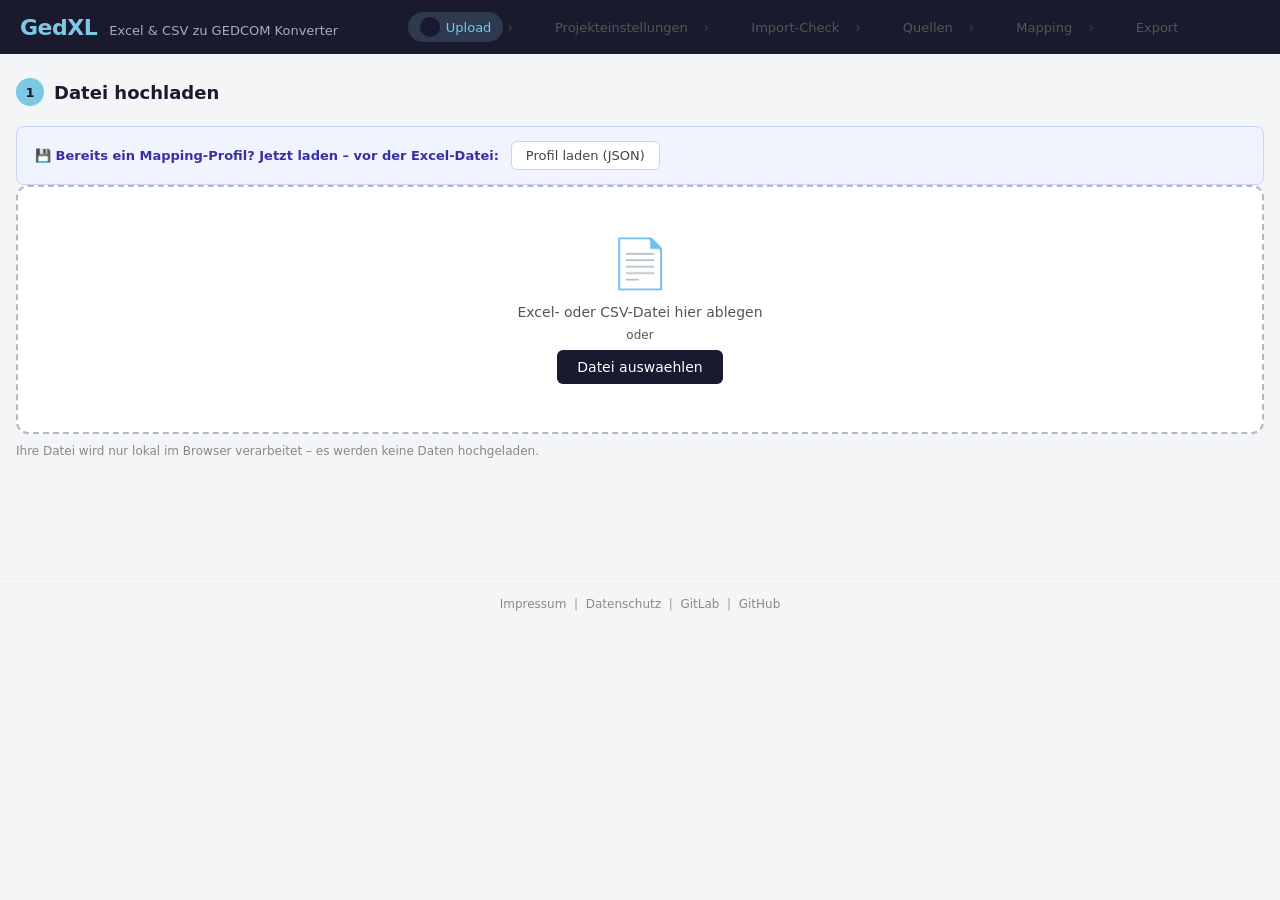
==== commit 23e88f42: "legal: Impressum + Datenschutzerklaerung, Footer-Links" ====
--- a/index.html
+++ b/index.html
@@ -308,5 +308,15 @@
   <script src="js/export.js"></script>
   <script src="js/export-ui.js"></script>
   <script src="js/app.js"></script>
+<footer class="app-footer">
+  <a href="impressum.html">Impressum</a>
+  <span>&nbsp;|&nbsp;</span>
+  <a href="datenschutz.html">Datenschutz</a>
+  <span>&nbsp;|&nbsp;</span>
+  <a href="https://gitlab.genealogy.net/jasminriegler/gedxl" target="_blank">GitLab</a>
+  <span>&nbsp;|&nbsp;</span>
+  <a href="https://github.com/JRMine/GedXL" target="_blank">GitHub</a>
+</footer>
+
 </body>
 </html>
--- a/css/style.css
+++ b/css/style.css
@@ -1077,3 +1077,8 @@
 .proj-summary-item { background: #fff; border: 1px solid #dde1ea; border-radius: 5px; padding: 3px 10px; }
 .proj-summary-edit { margin-left: auto; color: #3b6ef5; cursor: pointer; text-decoration: none; font-size: 12px; }
 .proj-summary-edit:hover { text-decoration: underline; }
+
+/* ---- App Footer ---- */
+.app-footer { text-align: center; padding: 18px 20px 24px; font-size: 12px; color: #999; border-top: 1px solid #eee; margin-top: 40px; }
+.app-footer a { color: #888; text-decoration: none; }
+.app-footer a:hover { color: #3b6ef5; text-decoration: underline; }
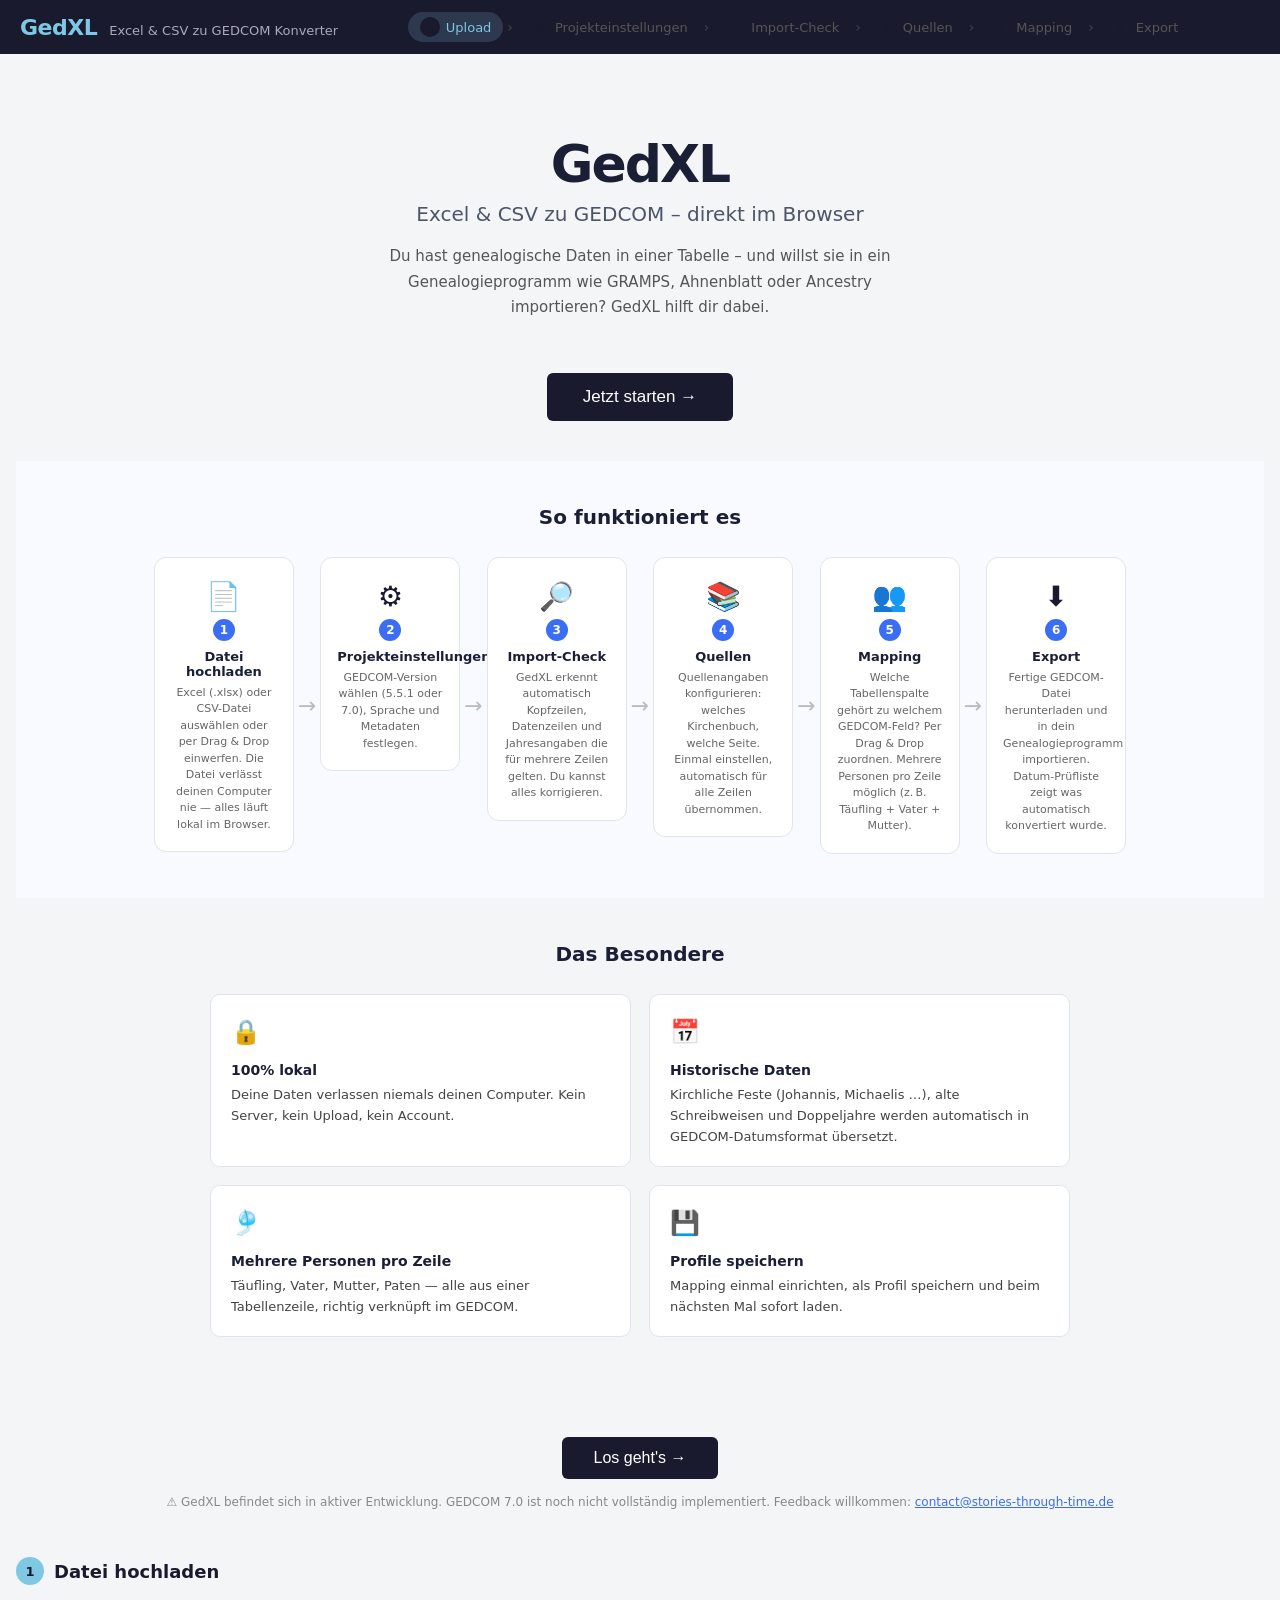
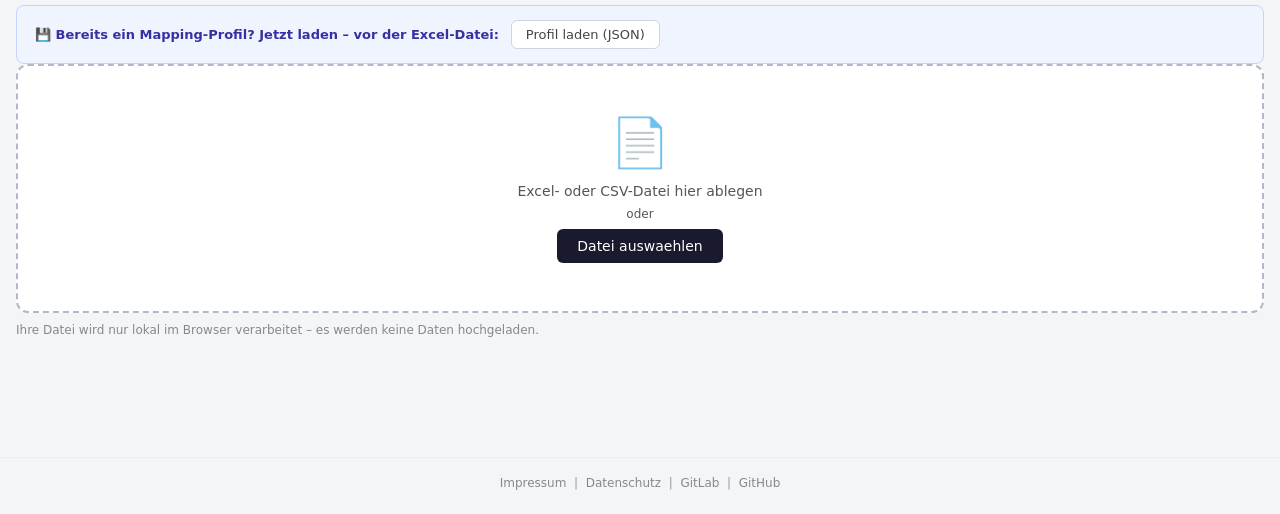
==== commit 9e05347c: "feat: Startseite mit Erklaerung, Schritte-Uebersicht und Features" ====
--- a/index.html
+++ b/index.html
@@ -43,6 +43,101 @@
   </header>
 
   <main class="app-main">
+
+    <!-- STEP 0: Startseite -->
+    <section id="step-start" class="step active">
+      <div class="start-hero">
+        <div class="start-logo">GedXL</div>
+        <div class="start-subtitle">Excel &amp; CSV zu GEDCOM &ndash; direkt im Browser</div>
+        <p class="start-desc">
+          Du hast genealogische Daten in einer Tabelle &ndash; und willst sie in ein Genealogieprogramm
+          wie GRAMPS, Ahnenblatt oder Ancestry importieren? GedXL hilft dir dabei.
+        </p>
+        <button id="btn-start" class="btn-primary btn-large btn-start-cta">Jetzt starten &#8594;</button>
+      </div>
+
+      <div class="start-howto">
+        <h2 class="start-section-title">So funktioniert es</h2>
+        <div class="start-steps">
+          <div class="start-step">
+            <div class="start-step-icon">&#128196;</div>
+            <div class="start-step-num">1</div>
+            <div class="start-step-title">Datei hochladen</div>
+            <div class="start-step-desc">Excel (.xlsx) oder CSV-Datei ausw&auml;hlen oder per Drag &amp; Drop einwerfen. Die Datei verlässt deinen Computer nie &mdash; alles läuft lokal im Browser.</div>
+          </div>
+          <div class="start-step-arrow">&#8594;</div>
+          <div class="start-step">
+            <div class="start-step-icon">&#9881;</div>
+            <div class="start-step-num">2</div>
+            <div class="start-step-title">Projekteinstellungen</div>
+            <div class="start-step-desc">GEDCOM-Version w&auml;hlen (5.5.1 oder 7.0), Sprache und Metadaten festlegen.</div>
+          </div>
+          <div class="start-step-arrow">&#8594;</div>
+          <div class="start-step">
+            <div class="start-step-icon">&#128270;</div>
+            <div class="start-step-num">3</div>
+            <div class="start-step-title">Import-Check</div>
+            <div class="start-step-desc">GedXL erkennt automatisch Kopfzeilen, Datenzeilen und Jahresangaben die f&uuml;r mehrere Zeilen gelten. Du kannst alles korrigieren.</div>
+          </div>
+          <div class="start-step-arrow">&#8594;</div>
+          <div class="start-step">
+            <div class="start-step-icon">&#128218;</div>
+            <div class="start-step-num">4</div>
+            <div class="start-step-title">Quellen</div>
+            <div class="start-step-desc">Quellenangaben konfigurieren: welches Kirchenbuch, welche Seite. Einmal einstellen, automatisch f&uuml;r alle Zeilen &uuml;bernommen.</div>
+          </div>
+          <div class="start-step-arrow">&#8594;</div>
+          <div class="start-step">
+            <div class="start-step-icon">&#128101;</div>
+            <div class="start-step-num">5</div>
+            <div class="start-step-title">Mapping</div>
+            <div class="start-step-desc">Welche Tabellenspalte geh&ouml;rt zu welchem GEDCOM-Feld? Per Drag &amp; Drop zuordnen. Mehrere Personen pro Zeile m&ouml;glich (z.&thinsp;B. T&auml;ufling + Vater + Mutter).</div>
+          </div>
+          <div class="start-step-arrow">&#8594;</div>
+          <div class="start-step">
+            <div class="start-step-icon">&#11015;</div>
+            <div class="start-step-num">6</div>
+            <div class="start-step-title">Export</div>
+            <div class="start-step-desc">Fertige GEDCOM-Datei herunterladen und in dein Genealogieprogramm importieren. Datum-Pr&uuml;fliste zeigt was automatisch konvertiert wurde.</div>
+          </div>
+        </div>
+      </div>
+
+      <div class="start-features">
+        <h2 class="start-section-title">Das Besondere</h2>
+        <div class="start-feature-grid">
+          <div class="start-feature">
+            <span class="start-feature-icon">&#128274;</span>
+            <strong>100% lokal</strong>
+            Deine Daten verlassen niemals deinen Computer. Kein Server, kein Upload, kein Account.
+          </div>
+          <div class="start-feature">
+            <span class="start-feature-icon">&#128197;</span>
+            <strong>Historische Daten</strong>
+            Kirchliche Feste (Johannis, Michaelis&nbsp;…), alte Schreibweisen und Doppeljahre werden automatisch in GEDCOM-Datumsformat &uuml;bersetzt.
+          </div>
+          <div class="start-feature">
+            <span class="start-feature-icon">&#127888;</span>
+            <strong>Mehrere Personen pro Zeile</strong>
+            T&auml;ufling, Vater, Mutter, Paten &mdash; alle aus einer Tabellenzeile, richtig verkn&uuml;pft im GEDCOM.
+          </div>
+          <div class="start-feature">
+            <span class="start-feature-icon">&#128190;</span>
+            <strong>Profile speichern</strong>
+            Mapping einmal einrichten, als Profil speichern und beim n&auml;chsten Mal sofort laden.
+          </div>
+        </div>
+      </div>
+
+      <div class="start-bottom">
+        <button id="btn-start2" class="btn-primary btn-large">Los geht&apos;s &#8594;</button>
+        <p class="start-note">
+          &#9888; GedXL befindet sich in aktiver Entwicklung.
+          GEDCOM&nbsp;7.0 ist noch nicht vollst&auml;ndig implementiert.
+          Feedback willkommen: <a href="mailto:contact@stories-through-time.de">contact@stories-through-time.de</a>
+        </p>
+      </div>
+    </section>
 
     <!-- STEP 1: Upload -->
     <section id="step-upload" class="step active">
--- a/css/style.css
+++ b/css/style.css
@@ -1082,3 +1082,40 @@
 .app-footer { text-align: center; padding: 18px 20px 24px; font-size: 12px; color: #999; border-top: 1px solid #eee; margin-top: 40px; }
 .app-footer a { color: #888; text-decoration: none; }
 .app-footer a:hover { color: #3b6ef5; text-decoration: underline; }
+
+/* ==============================
+   Startseite (Step 0)
+   ============================== */
+.start-hero { text-align: center; padding: 56px 20px 40px; }
+.start-logo { font-size: 52px; font-weight: 900; color: #1a1f36; letter-spacing: -2px; }
+.start-subtitle { font-size: 20px; color: #4a5568; margin: 8px 0 18px; }
+.start-desc { max-width: 560px; margin: 0 auto 28px; font-size: 15px; color: #555; line-height: 1.7; }
+.btn-start-cta { font-size: 17px; padding: 14px 36px; }
+
+.start-section-title { text-align: center; font-size: 20px; font-weight: 700; color: #1a1f36; margin: 0 0 28px; }
+
+.start-howto { background: #f8faff; padding: 44px 20px; }
+.start-steps { display: flex; align-items: flex-start; justify-content: center; gap: 0; flex-wrap: wrap; max-width: 1100px; margin: 0 auto; }
+.start-step { background: #fff; border: 1px solid #e0e4eb; border-radius: 12px; padding: 22px 16px 18px; width: 140px; text-align: center; flex-shrink: 0; }
+.start-step-icon { font-size: 28px; margin-bottom: 6px; }
+.start-step-num { display: inline-block; background: #3b6ef5; color: #fff; border-radius: 50%; width: 22px; height: 22px; line-height: 22px; font-size: 12px; font-weight: 700; margin-bottom: 8px; }
+.start-step-title { font-size: 13px; font-weight: 700; color: #1a1f36; margin-bottom: 6px; }
+.start-step-desc { font-size: 11px; color: #666; line-height: 1.5; }
+.start-step-arrow { font-size: 22px; color: #bbb; padding: 0 4px; align-self: center; flex-shrink: 0; }
+
+.start-features { padding: 44px 20px; max-width: 900px; margin: 0 auto; }
+.start-feature-grid { display: grid; grid-template-columns: 1fr 1fr; gap: 18px; }
+.start-feature { background: #fff; border: 1px solid #e0e4eb; border-radius: 10px; padding: 18px 20px; font-size: 13px; color: #444; line-height: 1.6; }
+.start-feature-icon { font-size: 24px; display: block; margin-bottom: 8px; }
+.start-feature strong { display: block; color: #1a1f36; font-size: 14px; margin-bottom: 4px; }
+
+.start-bottom { text-align: center; padding: 32px 20px 48px; }
+.start-note { margin-top: 16px; font-size: 12px; color: #888; }
+.start-note a { color: #3b6ef5; }
+
+@media (max-width: 700px) {
+  .start-steps { flex-direction: column; align-items: center; }
+  .start-step-arrow { transform: rotate(90deg); }
+  .start-feature-grid { grid-template-columns: 1fr; }
+  .start-step { width: 90%; max-width: 300px; }
+}
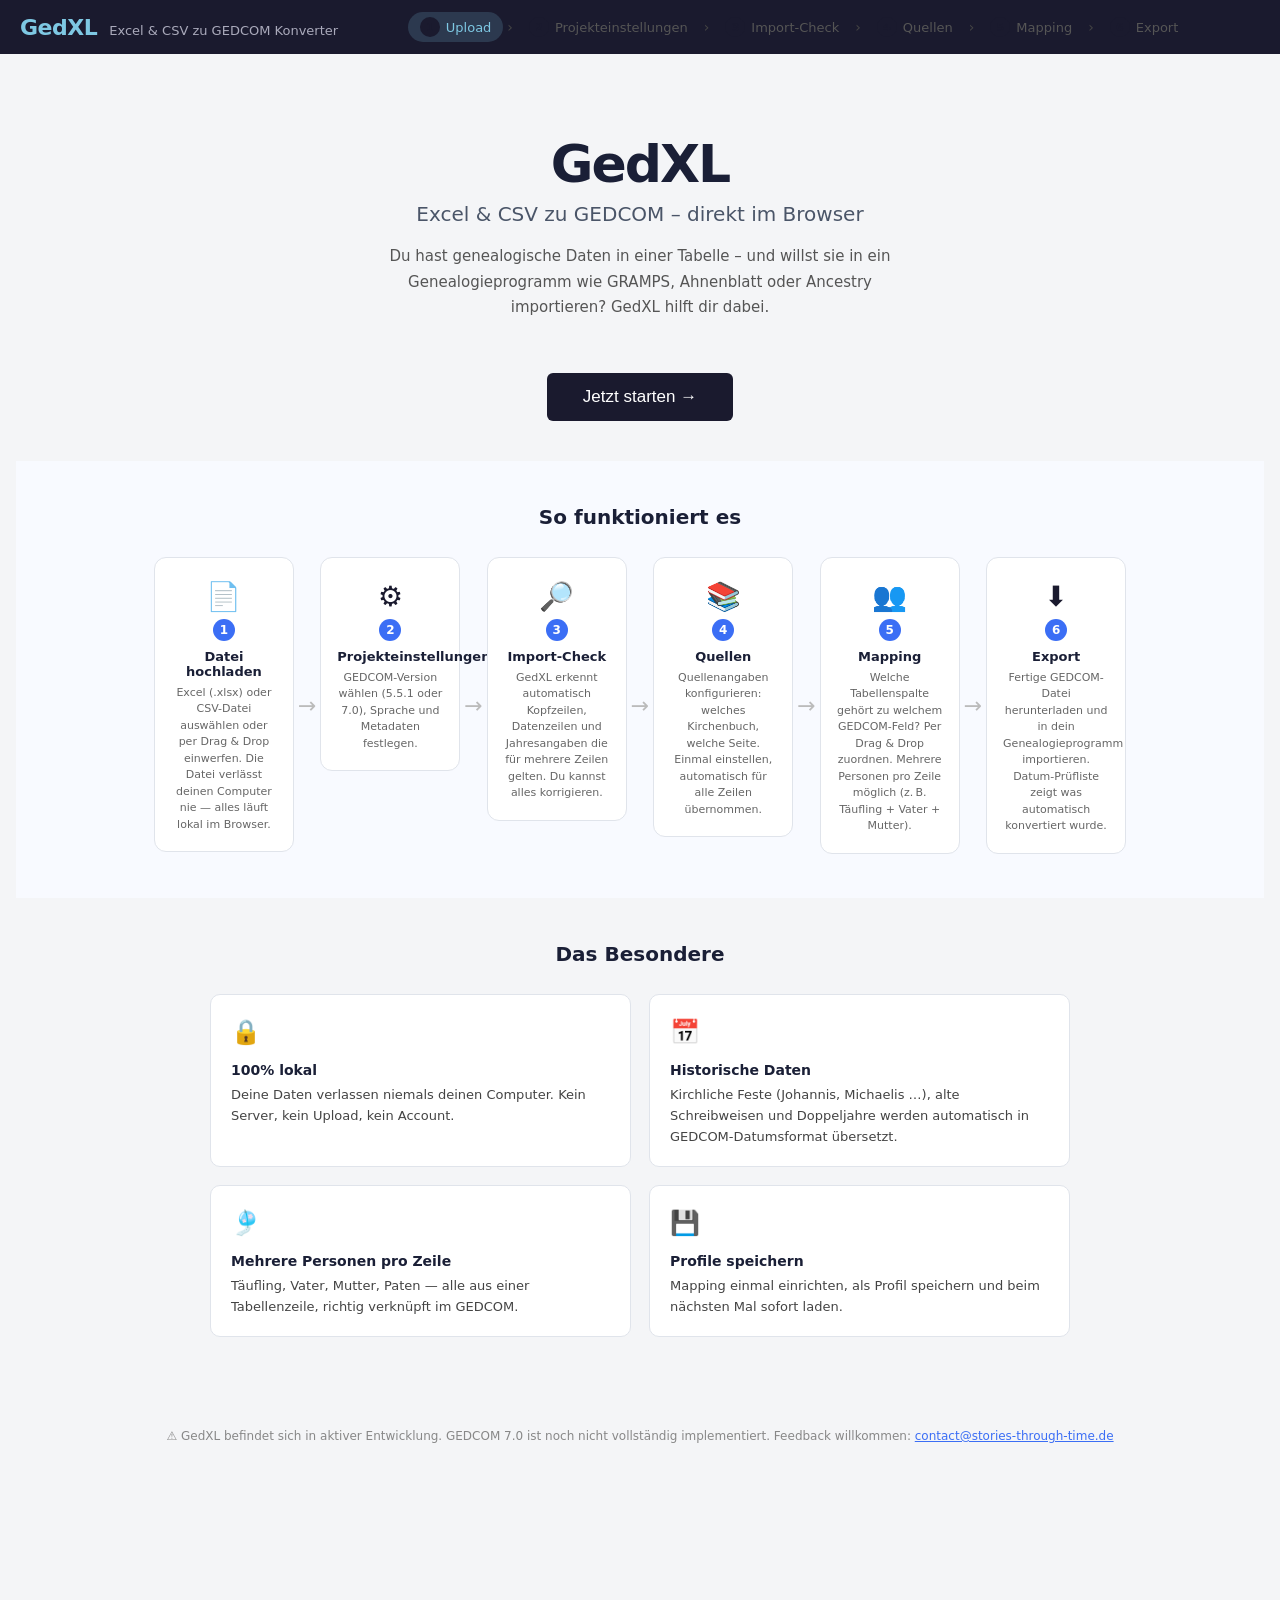
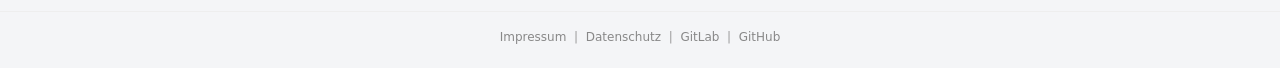
==== commit daab2100: "fix: step-upload war doppelt active, btn-start2 entfernt" ====
--- a/index.html
+++ b/index.html
@@ -130,7 +130,6 @@
       </div>
 
       <div class="start-bottom">
-        <button id="btn-start2" class="btn-primary btn-large">Los geht&apos;s &#8594;</button>
         <p class="start-note">
           &#9888; GedXL befindet sich in aktiver Entwicklung.
           GEDCOM&nbsp;7.0 ist noch nicht vollst&auml;ndig implementiert.
@@ -140,7 +139,7 @@
     </section>
 
     <!-- STEP 1: Upload -->
-    <section id="step-upload" class="step active">
+    <section id="step-upload" class="step hidden">
       <h2 class="step-title"><span class="step-num">1</span> Datei hochladen</h2>
       <div class="profile-upload-section">
         <p class="profile-upload-title">&#128190; Bereits ein Mapping-Profil? Jetzt laden &ndash; vor der Excel-Datei:</p>
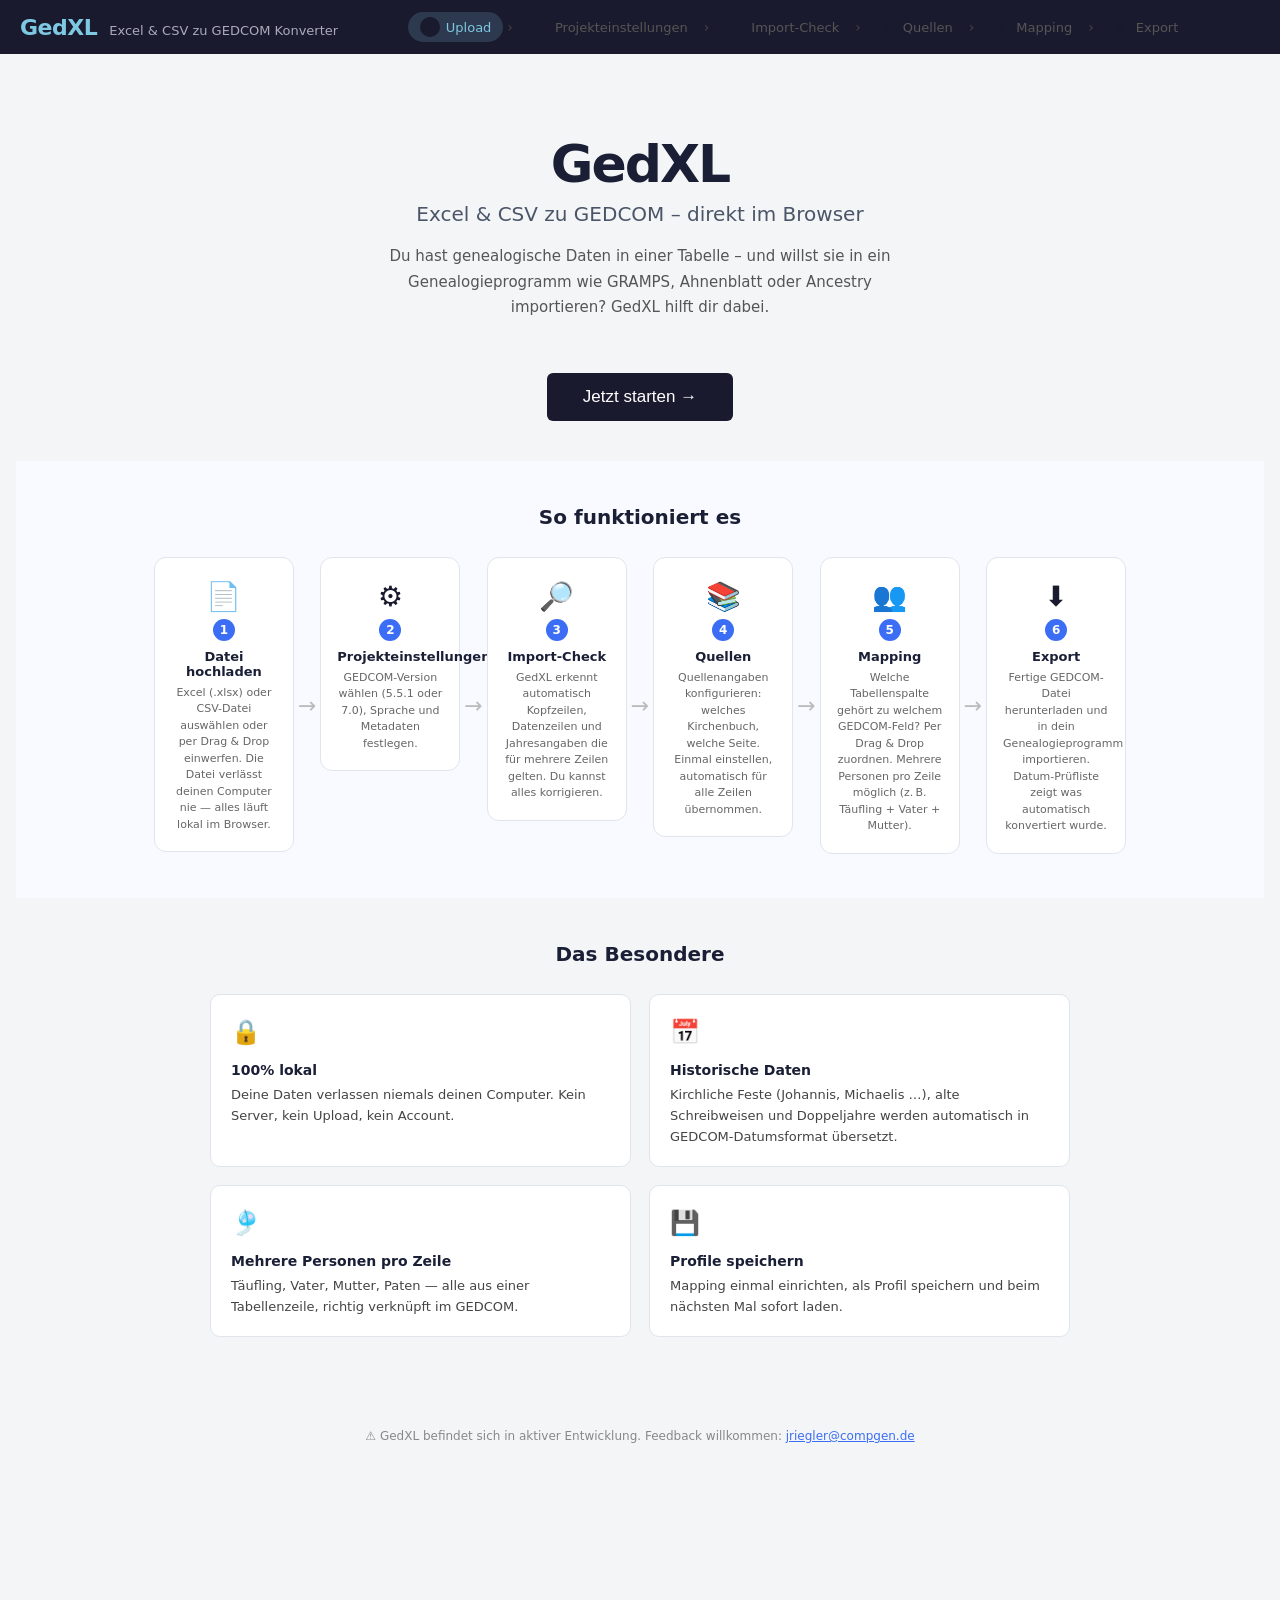
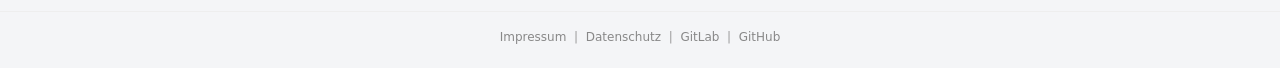
==== commit 7bff15dc: "fix: E-Mail auf jriegler@compgen.de, GEDCOM-7-Warnung entfernt" ====
--- a/index.html
+++ b/index.html
@@ -132,8 +132,7 @@
       <div class="start-bottom">
         <p class="start-note">
           &#9888; GedXL befindet sich in aktiver Entwicklung.
-          GEDCOM&nbsp;7.0 ist noch nicht vollst&auml;ndig implementiert.
-          Feedback willkommen: <a href="mailto:contact@stories-through-time.de">contact@stories-through-time.de</a>
+          Feedback willkommen: <a href="mailto:jriegler@compgen.de">jriegler@compgen.de</a>
         </p>
       </div>
     </section>
